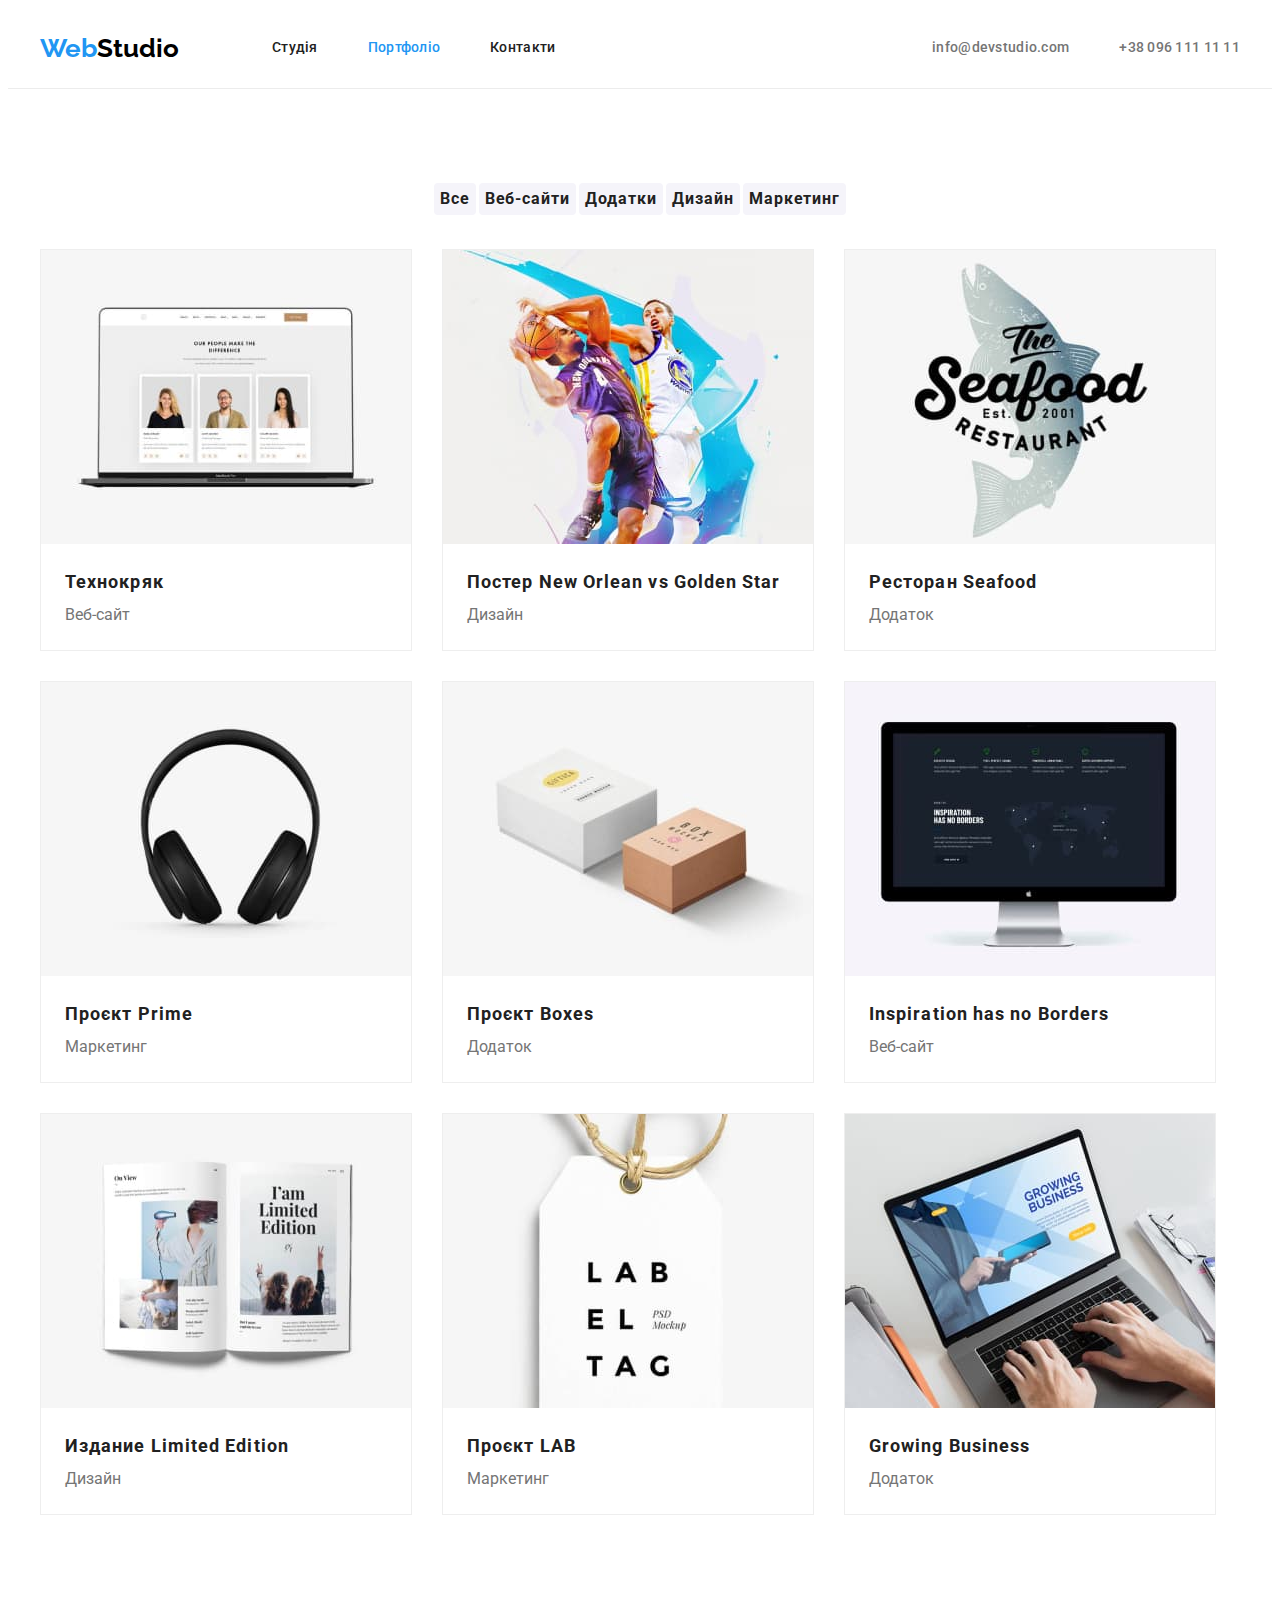
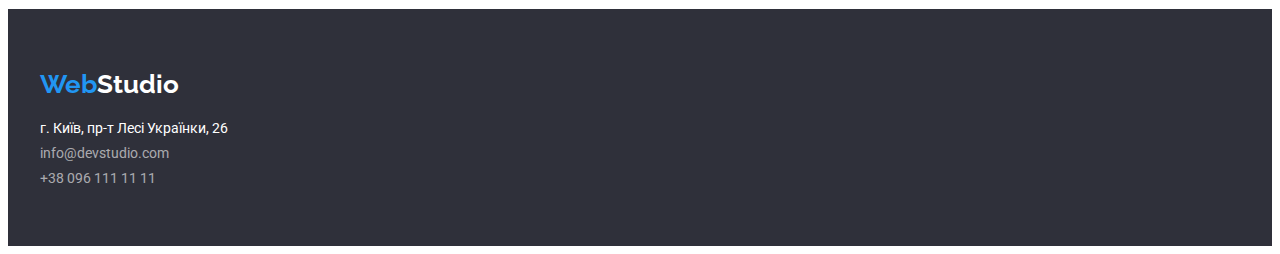
==== portfolio.html @ e21eef58 "Initial commit" ====
<!DOCTYPE html>
<html lang="ru">
  <head>
    <meta charset="UTF-8" />
    <meta http-equiv="X-UA-Compatible" content="IE=edge" />
    <meta name="viewport" content="width=device-width, initial-scale=1.0" />
    <title>WebStudio</title>
    <link rel="preconnect" href="https://fonts.googleapis.com" />
    <link rel="preconnect" href="https://fonts.gstatic.com" crossorigin />
    <link
      href="https://fonts.googleapis.com/css2?family=Raleway:wght@700&family=Roboto:wght@400;500;700;900&display=swap"
      rel="stylesheet"
    />
    <link
      rel="stylesheet"
      href="https://cdnjs.cloudflare.com/ajax/libs/modern-normalize/1.1.0/modern-normalize.min.css"
      integrity="sha512-wpPYUAdjBVSE4KJnH1VR1HeZfpl1ub8YT/NKx4PuQ5NmX2tKuGu6U/JRp5y+Y8XG2tV+wKQpNHVUX03MfMFn9Q=="
      crossorigin="anonymous"
      referrerpolicy="no-referrer"
    />
    <link rel="stylesheet" href="./css/styles.css" />
  </head>
  <body>
    <!-- Page header -->
    <header class="header">
      <div class="header-container">
        <a class="link logo" href="./index.html" lang="en">Web<span class="header-logo-text">Studio</span></a>
        <!-- Main navigation -->
        <nav> <!-- нав-панель -->
          <ul class="nostyle header-nav-list">
            <li class="header-nav-item"><a class="link header-contact-item-text" href="./index.html">Студія</a></li>
            <li class="header-nav-item"><a class="link header-contact-item-text accent" href="./portfolio.html">Портфоліо</a></li>
            <li class="header-nav-item"><a class="link header-contact-item-text" href="">Контакти</a></li>
          </ul>
        </nav>
        <ul class="header-contacts nostyle"> <!-- Посилання на контакти -->
          <li class="header-contact-item">
            <a class="link header-contact-item-text" href="mailto:info@devstudio.com" lang="en">info@devstudio.com</a>
          </li>
          <li class="header-contact-item">
            <a class="link header-contact-item-text" href="tel:+380961111111">+38 096 111 11 11</a>
          </li>
        </ul>
      </div>
    </header>
    <main>
      <section class="section">
        <div class="container">
          <h1 class="visually-hidden">Портфоліо</h1>
          <div class="filter">
            <button type="button" class="button filter-buttons">Все</button>
            <button type="button" class="button filter-buttons">Веб-сайти</button>
            <button type="button" class="button filter-buttons">Додатки</button>
            <button type="button" class="button filter-buttons">Дизайн</button>
            <button type="button" class="button filter-buttons">Маркетинг</button>
          </div>
          <ul class="gallery nostyle flex-box">
            <li class="gallery-item">
              <img class="pict" src="./images/gallery/img1.jpg" alt="Опис" width="370" height="294" />
              <div class="gallery-item-text">
                <h2 class="gallery-item-header">Технокряк</h2>
                <p class="gallery-item-description">Веб-сайт</p>
              </div>
            </li>
            <li class="gallery-item">
              <img class="pict" src="./images/gallery/img2.jpg" alt="Опис" width="370" height="294" />
              <div class="gallery-item-text">
                <h2 class="gallery-item-header">
                  Постер <span lang="en">New Orlean vs Golden Star</span>
                </h2>
                <p class="gallery-item-description">Дизайн</p>
              </div>
            </li>
            <li class="gallery-item">
              <img class="pict" src="./images/gallery/img3.jpg" alt="Опис" width="370" height="294" />
              <div class="gallery-item-text">
                <h2 class="gallery-item-header">Ресторан <span lang="en">Seafood</span></h2>
                <p class="gallery-item-description">Додаток</p>
              </div>
            </li>          
            <li class="gallery-item">
              <img class="pict" src="./images/gallery/img4.jpg" alt="Опис" width="370" height="294" />
              <div class="gallery-item-text">
                <h2 class="gallery-item-header">Проєкт <span lang="en">Prime</span></h2>
                <p class="gallery-item-description">Маркетинг</p>
              </div>
            </li>
            <li class="gallery-item">
              <img class="pict" src="./images/gallery/img5.jpg" alt="Опис" width="370" height="294" />
              <div class="gallery-item-text">
                <h2 class="gallery-item-header">Проєкт <span lang="en">Boxes</span></h2>
                <p class="gallery-item-description">Додаток</p>
              </div>
            </li>
            <li class="gallery-item">
              <img class="pict" src="./images/gallery/img6.jpg" alt="Опис" width="370" height="294" />
              <div class="gallery-item-text">
                <h2 class="gallery-item-header" lang="en">Inspiration has no Borders</h2>
                <p class="gallery-item-description">Веб-сайт</p>
              </div>
            </li>
            <li class="gallery-item">
              <img class="pict" src="./images/gallery/img7.jpg" alt="Опис" width="370" height="294" />
              <div class="gallery-item-text">
                <h2 class="gallery-item-header">Издание <span lang="en">Limited Edition</span></h2>
                <p class="gallery-item-description">Дизайн</p>
              </div>
            </li>
            <li class="gallery-item">
              <img class="pict" src="./images/gallery/img8.jpg" alt="Опис" width="370" height="294" />
              <div class="gallery-item-text">
                <h2 class="gallery-item-header">Проєкт <span lang="en">LAB</span></h2>
                <p class="gallery-item-description">Маркетинг</p>
              </div>
            </li>
            <li class="gallery-item">
              <img class="pict" src="./images/gallery/img9.jpg" alt="Опис" width="370" height="294" />
              <div class="gallery-item-text">
                <h2 class="gallery-item-header" lang="en">Growing Business</h2>
                <p class="gallery-item-description">Додаток</p>
              </div>
            </li>
          </ul>
        </div>
      </section>
    </main>
    <footer class="footer">
      <div class="container">
        <a class="link logo" href="./index.html" lang="en">Web<span class="footer-logo-text">Studio</span></a>
        <address class="nostyle">
          <ul class="footer-contacts nostyle">
            <li class="footer-text">г. Київ, пр-т Лесі Українки, 26</li>
            <li class="footer-contact"><a class="link" lang="en" href="mailto:info@devstudio.com">info@devstudio.com</a></li>
            <li class="footer-contact"><a class="link" href="tel:+380961111111">+38 096 111 11 11</a></li>
          </ul>
        </address>
      </div>
    </footer>
  </body>
</html>
---- css/styles.css ----
:root {
  /* Text section */
  --FirstFont: 'Roboto', sans-serif;
  --SecondFont: 'Raleway', sans-serif;
  --MainFontSize: 14px;

  /* Color section */
  --MainColor: #212121;
  --FirstMainColor: #ffffff;
  --ButtonMainColor: #ffffff;
  --DescriptionColor: #757575;
  --AccentColor: #2196f3;
  --header-logo-TextColor: #000000;
  --HeaderBorderColor: #ececec;
  --BorderElement: #eeeeee;
  --MainBackgroundColor: #2f303a;
  --SecondBackgroundColor: #ffffff;
  --ContactColor: #757575;
  --TeamBackgroundColor: #f5f4fa;
  --footer-logo-TextColor: #ffffff;
  --button-BackgroundColor: #2196f3;
  --button-BackgroundColor-hover: #2f303a;
  --filter-button-BackgroundColor: #f5f4fa;
  --GalleryItemColor: #212121;
}
body {
  font-family: var(--FirstFont);
  font-size: var(--MainFontSize); /*variable*/
  color: var(--MainColor);
  background-color: var(--SecondBackgroundColor);
}
/*#region Global */
h1,
h2,
h3,
h4,
h5,
h6,
li,
p {
  margin: 0;
}
.visually-hidden {
  position: absolute;
  white-space: nowrap;
  width: 1px;
  height: 1px;
  overflow: hidden;
  border: 0;
  padding: 0;
  clip: rect(0 0 0 0);
  clip-path: inset(50%);
  margin: -1px;
}
.nostyle {
  margin: 0;
  padding: 0;
  list-style: none;
  font-style: normal;
}
.link {
  color: inherit;
  text-decoration: none;
}
.link:hover,
.link:focus {
  color: var(--AccentColor);
}
.button {
  border: 0;
  border-radius: 4px;
  color: currentColor;
  font-family: var(--FirstFont);
  font-style: normal;
  font-weight: 700;
  font-size: 16px;
  line-height: 1.88;
  text-align: center;
  letter-spacing: 0.06em;
  cursor: pointer;
}
.button-selected {
  background-color: var(--button-BackgroundColor);
  color: var(--ButtonMainColor);
}
.button:hover,
.button:focus {
  color: var(--FirstMainColor);
  background-color: var(--button-BackgroundColor);
}
.button:active {
  color: var(--ButtonMainColor);
  background-color: var(--button-BackgroundColor);
}
.pict {
  display: block;
  max-width: 100%;
  height: auto;
}
.logo {
  display: block;
  font-family: var(--SecondFont);
  font-weight: 700;
  font-size: 26px;
  line-height: 1.19;
  color: var(--AccentColor);
}
.accent {
  color: var(--AccentColor);
}
.section {
  margin: 0;
  padding-top: 94px;
  padding-bottom: 94px;
  }
.container {
  width: 1200px;
  margin-left: auto;
  margin-right: auto;
  padding-left: 15px;
  padding-right: 15px;
}
.flex-box {
  display: flex;
  flex-wrap: wrap;
  align-items: stretch;
}
/*#endregion*/

/*#region Header section*/
.header {
  border-bottom: 1px solid var(--HeaderBorderColor);
}
.header-container {
  width: 1200px;
  margin-left: auto;
  margin-right: auto;
  padding-left: 15px;
  padding-right: 15px;
  display: flex;
  align-items: center;
}
.header-nav-item-text,
.header-contact-item-text {
  padding-top: 32px;
  padding-bottom: 32px;
  display: block;
  font-weight: 500;
  line-height: 1.14;
  letter-spacing: 0.02em;
}
.header-logo-text {
  color: var(--header-logo-TextColor);
}
.header-nav-list {
  margin-left: 93px;
  color: var(--MainColor);
  display: flex;
}
.header-nav-item {
  margin-right: 50px;
}
.header-nav-item:last-child {
  margin-right: 0;
}
.header-contacts {
  margin-left: auto;
  display: flex;
  color: var(--ContactColor);
}
.header-contact-item {
  margin-right: 50px;
}
.header-contact-item:last-child {
  margin-right: 0;
}
/*#endregion*/

/*#region hero section */
.hero {
  padding-top: 200px;
  padding-bottom: 200px;
  text-align: center;
  color: var(--FirstMainColor);
  background-color: var(--MainBackgroundColor);
}
.hero__main-text {
  width: 696px;
  margin-left: auto;
  margin-right: auto;
  margin-bottom: 30px;
  font-size: 44px;
  font-weight: 900;
  line-height: 1.36;
  letter-spacing: 0.06em;
  text-transform: uppercase;
}
.hero-button {
  width: 200px;
  height: 50px;
  color: var(--FirstMainColor);
  background-color: var(--button-BackgroundColor);
}
/*#endregion*/

/*#region features */
.features-list-item {
  width: 270px;
  margin-right: 30px;
}
.features-list-item:last-child {
  margin-right: 0;
}
.features-list-item-header {
  margin-bottom: 10px;
  font-size: 14px;
  font-weight: 700;
  line-height: 1.14;
  letter-spacing: 0.03em;
  text-transform: uppercase;
  color: var(--MainColor);
}
.features-list-item-description {
  font-weight: 400;
  line-height: 1.71;
  letter-spacing: 0.03em;
  color: var(--DescriptionColor);
}
/*#endregion*/

/*#region about */
.section.about {
  padding-top: 0px;
}
.about-header {
  margin-bottom: 50px;
  font-weight: 700;
  font-size: 36px;
  line-height: 1.17;
  text-align: center;
}
.about-list {
  /*margin-right: 30px;*/
}
.about-item {
  margin-right: 30px;
}
.about-item:last-child {
  margin-right: 0;
}
/*#endregion*/

/*#region team */
.team {
  padding-top: 94px;
  padding-bottom: 94px;
  background-color: var(--TeamBackgroundColor);
}
.team-header {
  margin-bottom: 50px;
  padding: 0;
  font-family: 'Roboto';
  font-weight: 700;
  font-size: 36px;
  line-height: 1.17;
  text-align: center;
}
.team-list {
  display: flex;
}
.team-list-item-text {
  padding: 30px;
}
.team-list-item {
  margin-right: 30px;
  background-color: var(--SecondBackgroundColor);
  padding: 0;
  box-shadow: 0px 1px 3px rgba(0, 0, 0, 0.12), 0px 1px 1px rgba(0, 0, 0, 0.14),
  0px 2px 1px rgba(0, 0, 0, 0.2);
  border-radius: 0px 0px 4px 4px;
}
.team-list-item-header {
  /*margin-top: 30px;*/
  margin-bottom: 10px;
  padding: 0;
  font-weight: 500;
  font-size: 16px;
  line-height: 1.19; /* identical to box height */
  text-align: center;
}
.team-list-item-descriptor {
  /*margin-bottom: 30px;*/
  padding: 0;
  font-weight: 400;
  font-size: 16px;
  line-height: 1.19; /* identical to box height */
  text-align: center;
  color: var(--DescriptionColor);
}
/*#endregion*/

/*#region footer */
.footer {
  padding: 60px 0px;
  color: var(--FirstMainColor);
  background-color: var(--MainBackgroundColor);
}
.footer-logo-text {
  color: var(--footer-logo-TextColor);
}
.footer-text {
  color: var(--FirstMainColor);
}
.footer-contacts {
  margin-top: 20px;
}
.footer-contact {
  margin-top: 9px;
  color: rgba(255, 255, 255, 0.6);
}
/*#endregion*/

/*#region Portfolio */

/*#region gallery */
.filter {
  padding-bottom: 34px;
  text-align: center;
}
.filter-buttons {
  background-color: var(--filter-button-BackgroundColor);
}
.gallery {
}
.gallery-item {
  width: 370px;
  text-align: left;
  margin-top: 30px;
  margin-right: 30px;
  border: 1px solid var(--BorderElement);
  background-color: var(--SecondBackgroundColor);
}
.gallery-item:nth-child(3n) {
  margin-right: 0;
}
.gallery-item:nth-child(-n+3) {
  margin-top: 0;
}
.gallery-item-header {
  font-size: 18px;
  line-height: 2; /* identical to box height, or 200% */
  letter-spacing: 0.06em;
  color: var(--GalleryItemColor);
}
.gallery-item-text {
  padding: 20px 24px;
}
.gallery-item-description {
  font-size: 16px;
  line-height: 1.88; /* identical to box height, or 188% */
  color: var(--DescriptionColor);
}
/*#endregion*/
/*#endregion*/
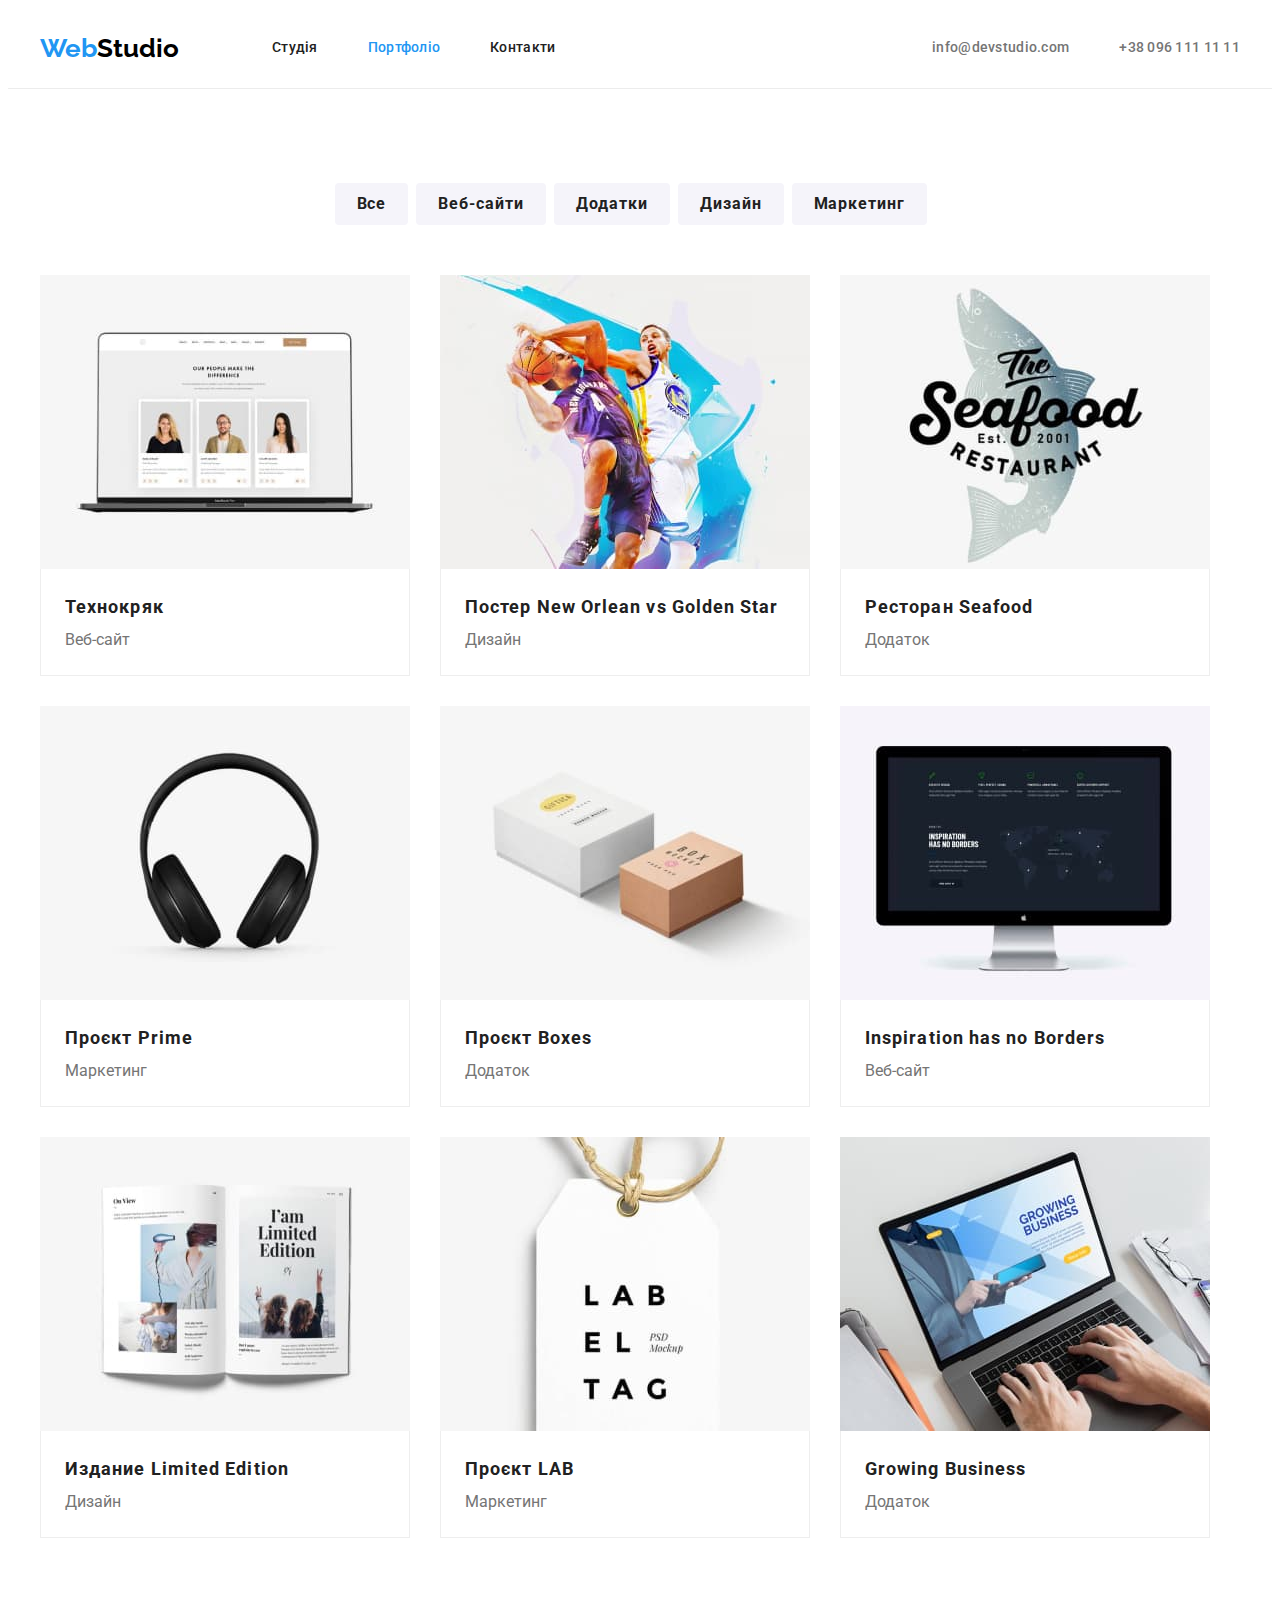
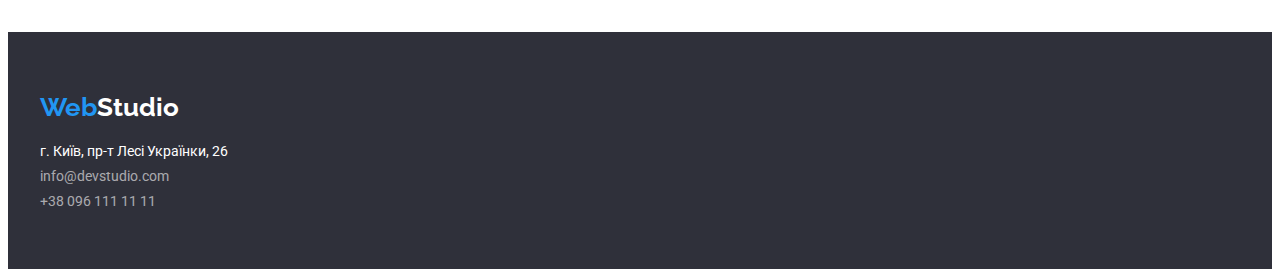
==== commit 66dc28fe: "Проміжна версія" ====
--- a/portfolio.html
+++ b/portfolio.html
@@ -47,13 +47,13 @@
       <section class="section">
         <div class="container">
           <h1 class="visually-hidden">Портфоліо</h1>
-          <div class="filter">
-            <button type="button" class="button filter-buttons">Все</button>
-            <button type="button" class="button filter-buttons">Веб-сайти</button>
-            <button type="button" class="button filter-buttons">Додатки</button>
-            <button type="button" class="button filter-buttons">Дизайн</button>
-            <button type="button" class="button filter-buttons">Маркетинг</button>
-          </div>
+          <ul class="nostyle filter">
+            <li class="filter-item"><button type="button" class="button filter-button">Все</button></li>
+            <li class="filter-item"><button type="button" class="button filter-button">Веб-сайти</button></li>
+            <li class="filter-item"><button type="button" class="button filter-button">Додатки</button></li>
+            <li class="filter-item"><button type="button" class="button filter-button">Дизайн</button></li>
+            <li class="filter-item"><button type="button" class="button filter-button">Маркетинг</button></li>
+          </ul>
           <ul class="gallery nostyle flex-box">
             <li class="gallery-item">
               <img class="pict" src="./images/gallery/img1.jpg" alt="Опис" width="370" height="294" />
--- a/css/styles.css
+++ b/css/styles.css
@@ -21,6 +21,7 @@
   --button-BackgroundColor: #2196f3;
   --button-BackgroundColor-hover: #2f303a;
   --filter-button-BackgroundColor: #f5f4fa;
+  --team-IconColor: #afb1b8;
   --GalleryItemColor: #212121;
 }
 body {
@@ -96,6 +97,16 @@
   display: block;
   max-width: 100%;
   height: auto;
+}
+.icons {
+  width: 20px;
+  height: 20px;
+  fill: var(--team-IconColor);
+  /*border-radius: 22px;*/
+}
+.icons:hover {
+  fill:var(--AccentColor);
+  /*color: aqua;*/
 }
 .logo {
   display: block;
@@ -127,7 +138,8 @@
 }
 /*#endregion*/
 
-/*#region Header section*/
+/*#region index*/
+/*#region header section*/
 .header {
   border-bottom: 1px solid var(--HeaderBorderColor);
 }
@@ -183,6 +195,10 @@
   text-align: center;
   color: var(--FirstMainColor);
   background-color: var(--MainBackgroundColor);
+  background-image: linear-gradient(to right,rgba(47, 48, 58, 0.4),rgba(47, 48, 58, 0.4)), url("../images/hero/img.jpg");
+  background-repeat: no-repeat;
+  background-position: center;
+  background-size: cover;
 }
 .hero__main-text {
   width: 696px;
@@ -211,6 +227,31 @@
 .features-list-item:last-child {
   margin-right: 0;
 }
+.features-list-item::before {
+  content: "";
+  height: 120px;
+  margin-bottom: 30px;
+  display: block;
+  background-color: var(--future-BackgroundColor-beforeElenent);
+  background-position: center;
+  background-size: 70px 70px;
+  background-repeat: no-repeat;
+}
+.features-list-item:hover:before {
+  background-color: var(--AccentColor);
+}
+.features-list-item:nth-child(1):before {
+  background-image: url("../images/features/antenna.svg");
+}
+.features-list-item:nth-child(2):before {
+  background-image: url("../images/features/clock.svg");
+}
+.features-list-item:nth-child(3):before {
+  background-image: url("../images/features/diagram.svg");
+}
+.features-list-item:nth-child(4):before {
+  background-image: url("../images/features/astronaut.svg");
+}
 .features-list-item-header {
   margin-bottom: 10px;
   font-size: 14px;
@@ -289,7 +330,6 @@
   text-align: center;
 }
 .team-list-item-descriptor {
-  /*margin-bottom: 30px;*/
   padding: 0;
   font-weight: 400;
   font-size: 16px;
@@ -297,6 +337,11 @@
   text-align: center;
   color: var(--DescriptionColor);
 }
+.team-list-item-iconlist {
+  list-style: none;
+  display: flex;
+}
+
 /*#endregion*/
 
 /*#region footer */
@@ -319,16 +364,27 @@
   color: rgba(255, 255, 255, 0.6);
 }
 /*#endregion*/
-
+/*#endregion index*/
 /*#region Portfolio */
 
 /*#region gallery */
 .filter {
-  padding-bottom: 34px;
-  text-align: center;
-}
-.filter-buttons {
+  display: flex;
+  width: 611px;
+  margin-left: auto;
+  margin-right: auto;
+  margin-bottom: 50px;
+  text-align: center;
+}
+.filter-button {
+  padding: 6px 22px;
   background-color: var(--filter-button-BackgroundColor);
+}
+.filter-item {
+  margin-right: 8px;
+}
+.filter-item:last-child {
+  margin-right: 0;
 }
 .gallery {
 }
@@ -337,7 +393,6 @@
   text-align: left;
   margin-top: 30px;
   margin-right: 30px;
-  border: 1px solid var(--BorderElement);
   background-color: var(--SecondBackgroundColor);
 }
 .gallery-item:nth-child(3n) {
@@ -353,6 +408,9 @@
   color: var(--GalleryItemColor);
 }
 .gallery-item-text {
+  border-left: 1px solid var(--BorderElement);
+  border-right: 1px solid var(--BorderElement);
+  border-bottom: 1px solid var(--BorderElement);
   padding: 20px 24px;
 }
 .gallery-item-description {
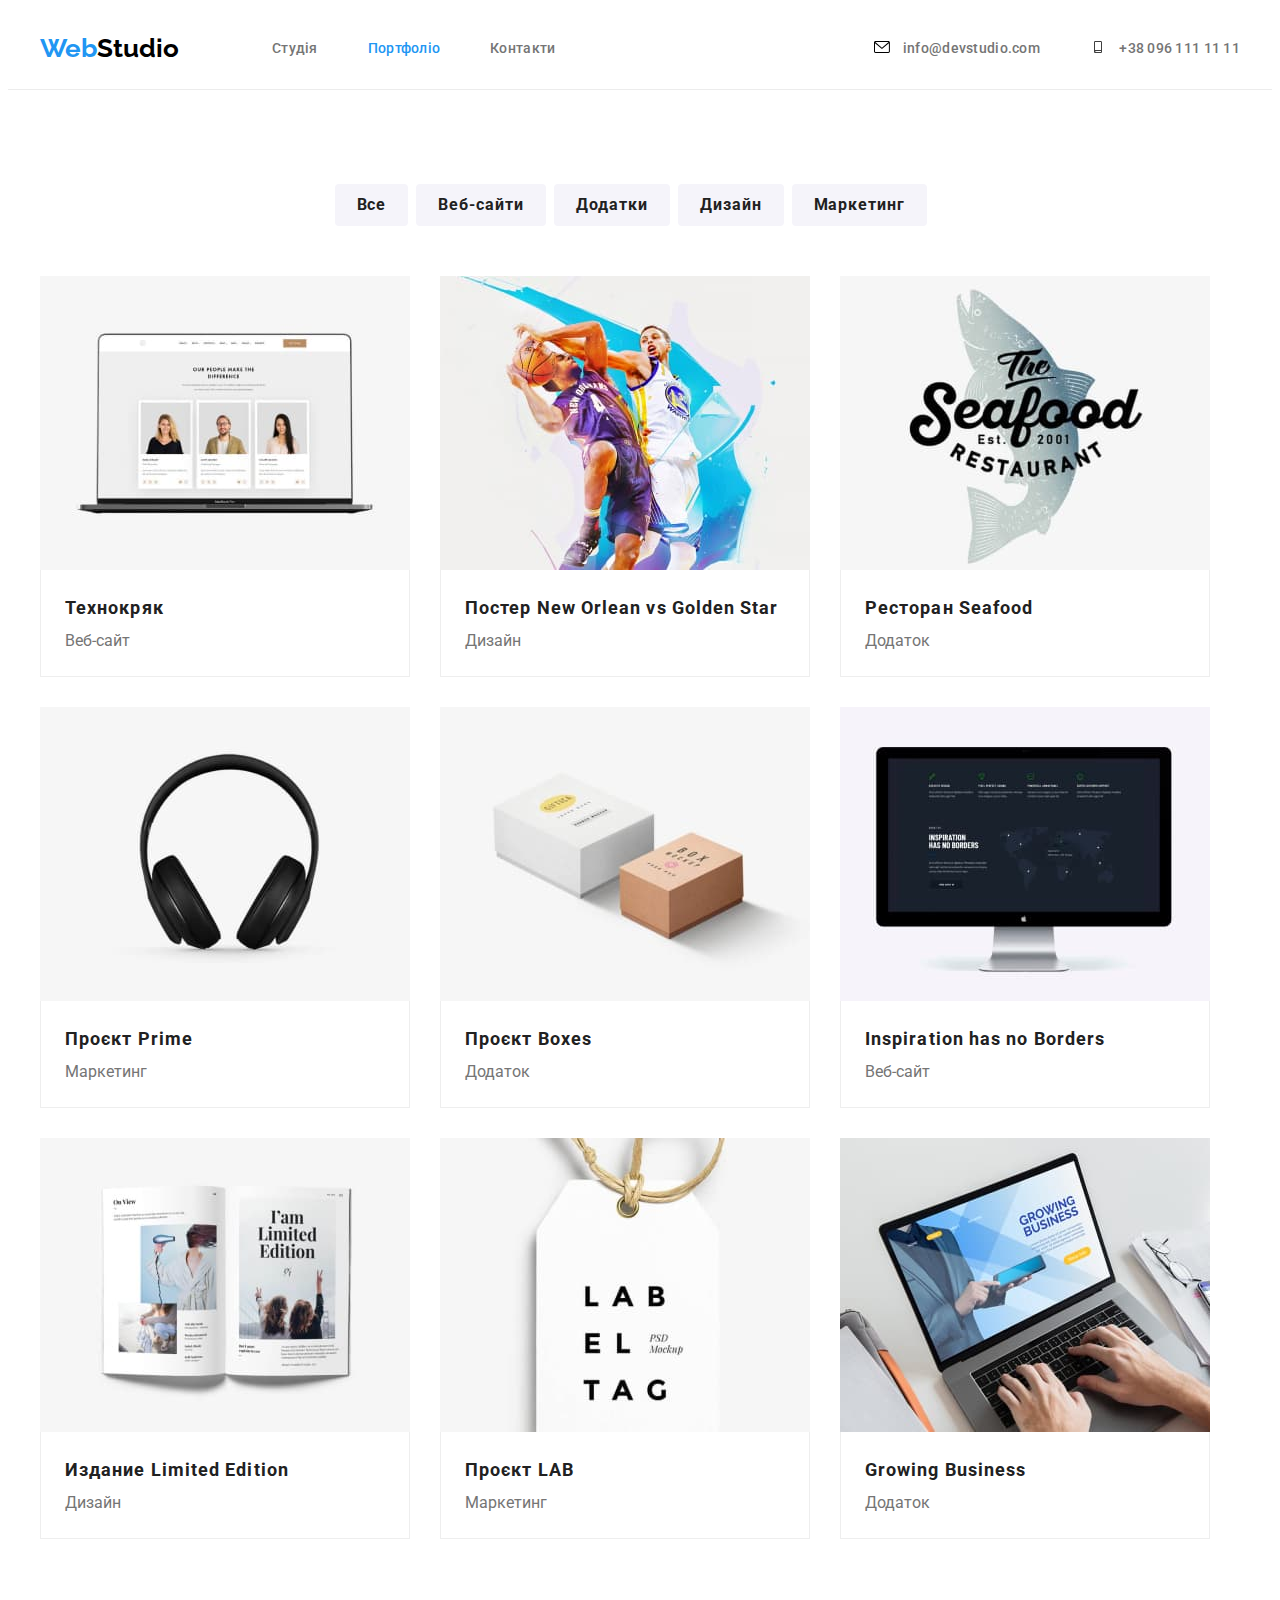
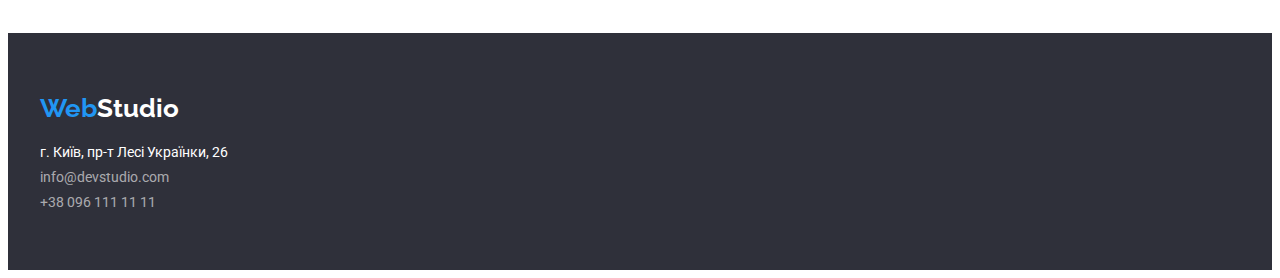
==== commit 7d8a6f96: "Перезалив" ====
--- a/portfolio.html
+++ b/portfolio.html
@@ -35,10 +35,19 @@
         </nav>
         <ul class="header-contacts nostyle"> <!-- Посилання на контакти -->
           <li class="header-contact-item">
-            <a class="link header-contact-item-text" href="mailto:info@devstudio.com" lang="en">info@devstudio.com</a>
+            <a class="link header-contact-item-text" href="mailto:info@devstudio.com" lang="en">
+              <svg class="header-contacts-icon">
+                <use href="../images/icons/header-icons-sprite.svg#icon-envelope"></use>
+              </svg>
+              info@devstudio.com
+            </a>
           </li>
           <li class="header-contact-item">
-            <a class="link header-contact-item-text" href="tel:+380961111111">+38 096 111 11 11</a>
+            <a class="link header-contact-item-text" href="tel:+380961111111">
+              <svg class="header-contacts-icon">
+                <use href="../images/icons/header-icons-sprite.svg#icon-smartphone"></use>
+              </svg>
+              +38 096 111 11 11</a>
           </li>
         </ul>
       </div>
--- a/css/styles.css
+++ b/css/styles.css
@@ -23,6 +23,8 @@
   --filter-button-BackgroundColor: #f5f4fa;
   --team-IconColor: #afb1b8;
   --GalleryItemColor: #212121;
+  --future-BackgroundColor-beforeElenent: #f5f4fa;
+  --clients-logoColor: #afb1b8;
 }
 body {
   font-family: var(--FirstFont);
@@ -67,6 +69,20 @@
 .link:focus {
   color: var(--AccentColor);
 }
+.social-link {
+  width: 44px;
+  height: 44px;
+  border-radius: 50%;
+  display: flex;
+  justify-content: center;
+  align-items: center;
+}
+.social-link:hover .icons {
+  fill: var(--FirstMainColor);
+}
+.social-link:hover {
+  background-color: var(--AccentColor);
+}
 .button {
   border: 0;
   border-radius: 4px;
@@ -102,11 +118,12 @@
   width: 20px;
   height: 20px;
   fill: var(--team-IconColor);
-  /*border-radius: 22px;*/
 }
 .icons:hover {
   fill:var(--AccentColor);
-  /*color: aqua;*/
+}
+.iconlist-item {
+  text-align: center;
 }
 .logo {
   display: block;
@@ -139,24 +156,35 @@
 /*#endregion*/
 
 /*#region index*/
+
 /*#region header section*/
 .header {
   border-bottom: 1px solid var(--HeaderBorderColor);
 }
 .header-container {
+  display: flex;
   width: 1200px;
   margin-left: auto;
   margin-right: auto;
   padding-left: 15px;
   padding-right: 15px;
-  display: flex;
   align-items: center;
+}
+.header-contacts-icon {
+  width: 16px;
+  height: 12px;
+  margin-right: 10px;
+}
+.header-nav-list, .header-contacts {
+  display: flex;
+  padding-top: 32px;
+  padding-bottom: 32px;
+  color: var(--ContactColor);
 }
 .header-nav-item-text,
 .header-contact-item-text {
   padding-top: 32px;
   padding-bottom: 32px;
-  display: block;
   font-weight: 500;
   line-height: 1.14;
   letter-spacing: 0.02em;
@@ -166,8 +194,6 @@
 }
 .header-nav-list {
   margin-left: 93px;
-  color: var(--MainColor);
-  display: flex;
 }
 .header-nav-item {
   margin-right: 50px;
@@ -177,14 +203,15 @@
 }
 .header-contacts {
   margin-left: auto;
-  display: flex;
-  color: var(--ContactColor);
 }
 .header-contact-item {
   margin-right: 50px;
 }
 .header-contact-item:last-child {
   margin-right: 0;
+}
+.header-contact-item-text:hover .header-contacts-icon {
+  fill: var(--AccentColor);
 }
 /*#endregion*/
 
@@ -320,6 +347,9 @@
   0px 2px 1px rgba(0, 0, 0, 0.2);
   border-radius: 0px 0px 4px 4px;
 }
+.team-list-item:last-child {
+  margin-right: 0;
+}
 .team-list-item-header {
   /*margin-top: 30px;*/
   margin-bottom: 10px;
@@ -338,11 +368,56 @@
   color: var(--DescriptionColor);
 }
 .team-list-item-iconlist {
-  list-style: none;
-  display: flex;
-}
-
-/*#endregion*/
+  display: flex;
+  margin-top: 16px;
+  justify-items: center;
+  align-items: center;
+}
+.team-list-item-iconlist-item {
+  margin-right: 10px;
+}
+.team-list-item-iconlist-item:last-child {
+  margin-right: 0;
+}
+/*#endregion*/
+
+/*#region clients*/
+.clients-header {
+  font-weight: 700;
+  font-size: 36px;
+  line-height: 42px;
+  text-align: center;
+  letter-spacing: 0.03em;
+  margin-bottom: 50px;
+}
+.clients-logo {
+  width: 106px;
+  height: 60px;
+  fill: var(--clients-logoColor);
+}
+.clients-logo-list {
+  display: flex;
+}
+.clients-logo-item {
+  display: flex;
+  justify-content: center;
+  align-items: center;
+  width: 170px;
+  height: 92px;
+  border: 1px solid var(--clients-logoColor);
+  border-radius: 4px;
+  margin-right: 30px;
+}
+.clients-logo-item:last-child {
+  margin-right: 0;
+}
+.clients-logo-item:hover {
+  border: 1px solid var(--AccentColor);
+}
+.clients-logo-item:hover .clients-logo {
+  fill: var(--AccentColor);
+}
+/*#endregion clients*/
 
 /*#region footer */
 .footer {
@@ -365,6 +440,8 @@
 }
 /*#endregion*/
 /*#endregion index*/
+
+/*------------------------------------------------*/
 /*#region Portfolio */
 
 /*#region gallery */
@@ -418,5 +495,5 @@
   line-height: 1.88; /* identical to box height, or 188% */
   color: var(--DescriptionColor);
 }
-/*#endregion*/
-/*#endregion*/+/*#endregion gallery*/
+/*#endregion Portfolio*/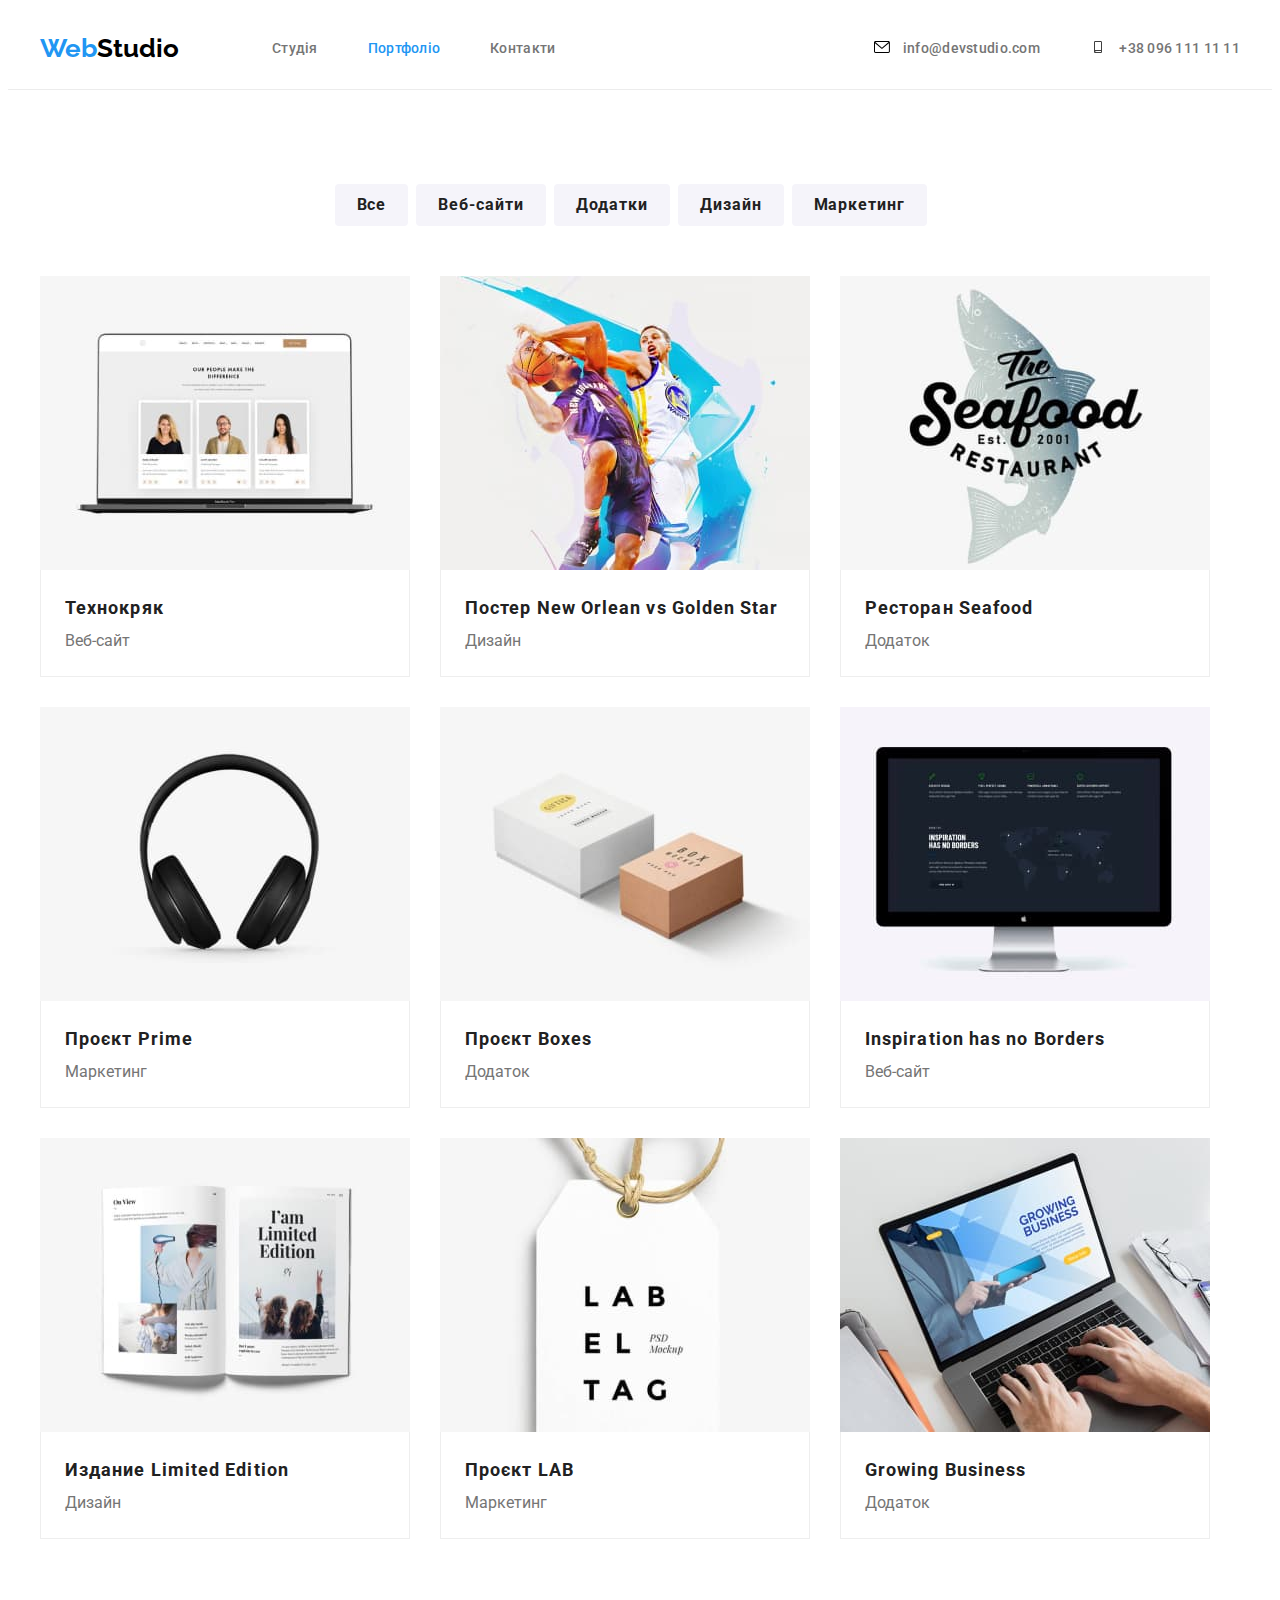
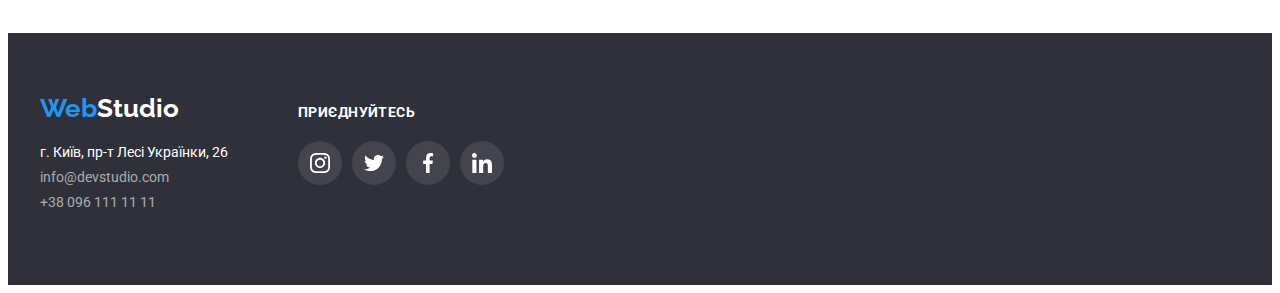
==== commit 515f6c91: "Фінальна версія" ====
--- a/portfolio.html
+++ b/portfolio.html
@@ -135,14 +135,49 @@
     </main>
     <footer class="footer">
       <div class="container">
-        <a class="link logo" href="./index.html" lang="en">Web<span class="footer-logo-text">Studio</span></a>
-        <address class="nostyle">
-          <ul class="footer-contacts nostyle">
-            <li class="footer-text">г. Київ, пр-т Лесі Українки, 26</li>
-            <li class="footer-contact"><a class="link" lang="en" href="mailto:info@devstudio.com">info@devstudio.com</a></li>
-            <li class="footer-contact"><a class="link" href="tel:+380961111111">+38 096 111 11 11</a></li>
+        <div class="footer-address">
+          <a class="link logo" href="./index.html" lang="en">Web<span class="footer-logo-text">Studio</span></a>
+          <address class="nostyle">
+            <ul class="footer-contacts-list nostyle">
+              <li class="footer-text">г. Київ, пр-т Лесі Українки, 26</li>
+              <li class="footer-contact"><a class="link" lang="en" href="mailto:info@devstudio.com">info@devstudio.com</a></li>
+              <li class="footer-contact"><a class="link" href="tel:+380961111111">+38 096 111 11 11</a></li>
+            </ul>
+          </address>
+        </div>
+        <div class="footer-sociallink-block">
+          <h2 class="footer-sociallink-block-header">Приєднуйтесь</h2>
+          <ul class="footer-sociallink-list nostyle">
+            <li class="footer-iconplace">
+              <a class="link footer-sociallink" href="" target="_blank" rel="noreferrer noopener">
+            <svg class="icons footer-icons">
+              <use href="./images/icons/footer-icons-sprite.svg#icon-insta"></use>
+            </svg>
+          </a>
+            </li>
+            <li class="footer-iconplace">
+              <a class="link footer-sociallink" href="" target="_blank" rel="noreferrer noopener">
+            <svg class="icons footer-icons">
+              <use href="./images/icons/footer-icons-sprite.svg#icon-twit"></use>
+            </svg>
+          </a>
+            </li>
+            <li class="footer-iconplace">
+              <a class="link footer-sociallink" href="" target="_blank" rel="noreferrer noopener">
+            <svg class="icons footer-icons">
+              <use href="./images/icons/footer-icons-sprite.svg#icon-fb"></use>
+            </svg>
+          </a>
+            </li>
+            <li class="footer-iconplace">
+              <a class="link footer-sociallink" href="" target="_blank" rel="noreferrer noopener">
+            <svg class="icons footer-icons">
+              <use href="./images/icons/footer-icons-sprite.svg#icon-linkedin"></use>
+            </svg>
+          </a>
+            </li>
           </ul>
-        </address>
+        </div>
       </div>
     </footer>
   </body>
--- a/css/styles.css
+++ b/css/styles.css
@@ -420,23 +420,66 @@
 /*#endregion clients*/
 
 /*#region footer */
+.footer .container {
+  display: flex;
+}
 .footer {
-  padding: 60px 0px;
+  /*padding: 60px 0px;*/
   color: var(--FirstMainColor);
   background-color: var(--MainBackgroundColor);
 }
+.footer-address {
+  margin: 60px 0px;
+  margin-right: 70px;
+}
 .footer-logo-text {
   color: var(--footer-logo-TextColor);
 }
 .footer-text {
   color: var(--FirstMainColor);
 }
-.footer-contacts {
+.footer-contacts-list {
   margin-top: 20px;
 }
 .footer-contact {
   margin-top: 9px;
   color: rgba(255, 255, 255, 0.6);
+}
+.footer-sociallink-block {
+  margin-top: 72px;
+  margin-bottom: 100px;
+}
+.footer-sociallink-block-header {
+  margin-bottom: 20px;
+  font-weight: 700;
+  font-size: 14px;
+  line-height: 1.14;
+  letter-spacing: 0.03em;
+  text-transform: uppercase;
+}
+.footer-sociallink-list {
+  display: flex;
+}
+.footer-iconplace {
+  margin-right: 10px;
+}
+.footer-sociallink {
+  display: flex;
+  justify-content: center;
+  align-items: center;
+  width: 44px;
+  height: 44px;
+  border-radius: 50%;
+  background-color: #43444d;
+}
+.footer-sociallink:hover {
+  background-color: var(--AccentColor);
+}
+.footer-sociallink:hover .footer-icons {
+  fill: var(--FirstMainColor);
+}
+.footer-icons {
+  fill:var(--FirstMainColor);
 }
 /*#endregion*/
 /*#endregion index*/
@@ -495,5 +538,9 @@
   line-height: 1.88; /* identical to box height, or 188% */
   color: var(--DescriptionColor);
 }
+
 /*#endregion gallery*/
-/*#endregion Portfolio*/+/*#endregion Portfolio*/
+
+/*#endregion*/
+/*#endregion*/
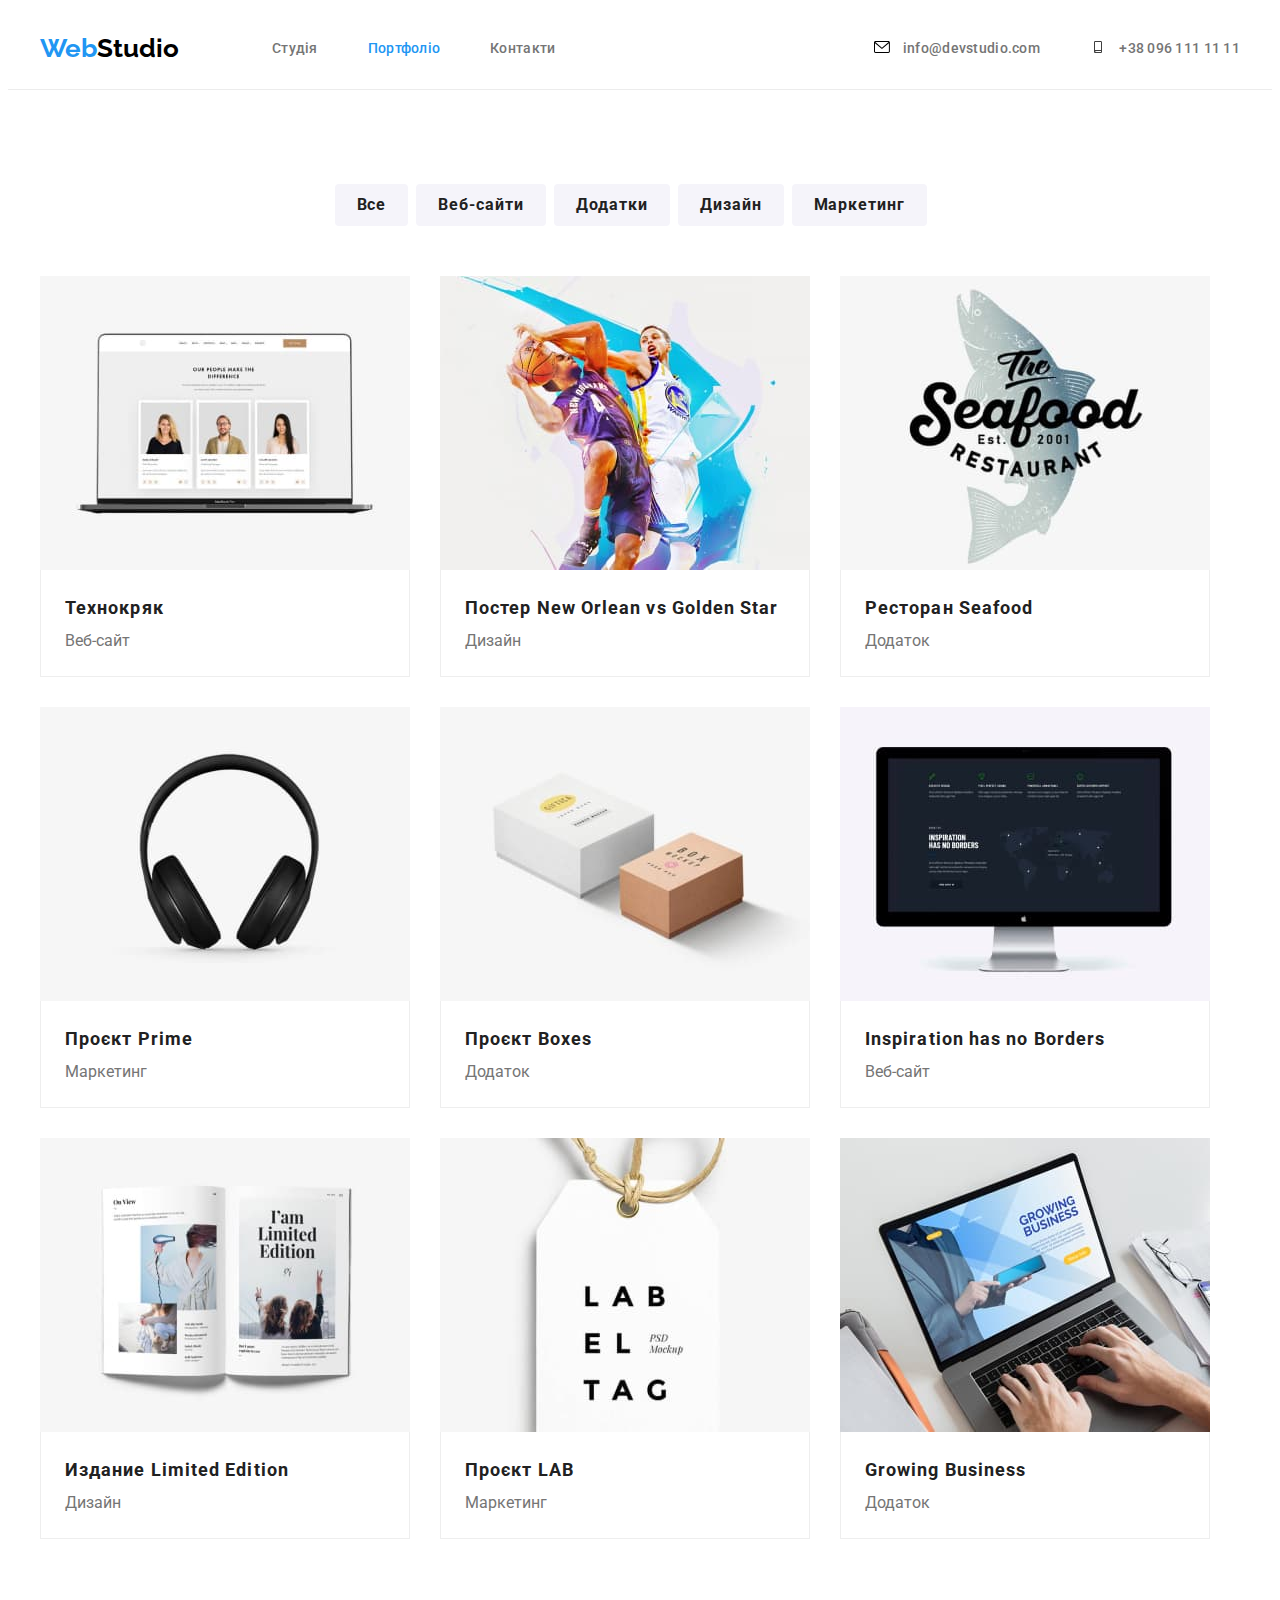
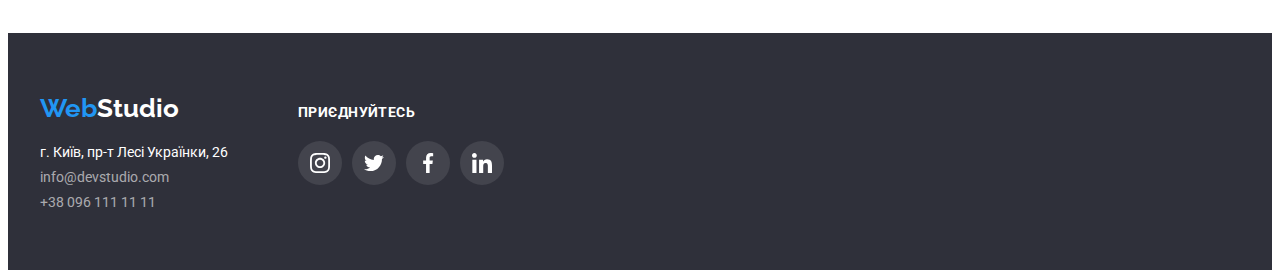
==== commit 0d0ff660: "Незавершена фінальна версія" ====
--- a/portfolio.html
+++ b/portfolio.html
@@ -37,7 +37,7 @@
           <li class="header-contact-item">
             <a class="link header-contact-item-text" href="mailto:info@devstudio.com" lang="en">
               <svg class="header-contacts-icon">
-                <use href="../images/icons/header-icons-sprite.svg#icon-envelope"></use>
+                <use href="./images/icons/header-icons-sprite.svg#icon-envelope"></use>
               </svg>
               info@devstudio.com
             </a>
@@ -45,7 +45,7 @@
           <li class="header-contact-item">
             <a class="link header-contact-item-text" href="tel:+380961111111">
               <svg class="header-contacts-icon">
-                <use href="../images/icons/header-icons-sprite.svg#icon-smartphone"></use>
+                <use href="./images/icons/header-icons-sprite.svg#icon-smartphone"></use>
               </svg>
               +38 096 111 11 11</a>
           </li>
@@ -64,14 +64,16 @@
             <li class="filter-item"><button type="button" class="button filter-button">Маркетинг</button></li>
           </ul>
           <ul class="gallery nostyle flex-box">
-            <li class="gallery-item">
-              <img class="pict" src="./images/gallery/img1.jpg" alt="Опис" width="370" height="294" />
-              <div class="gallery-item-text">
-                <h2 class="gallery-item-header">Технокряк</h2>
-                <p class="gallery-item-description">Веб-сайт</p>
-              </div>
+            <li class="gallery-item_place">
+              <a class="gallery-item link" href="" target="_blank" rel="norefferer noopener">
+                <img class="pict" src="./images/gallery/img1.jpg" alt="Опис" width="370" height="294" />
+                <div class="gallery-item-text">
+                  <h2 class="gallery-item-header">Технокряк</h2>
+                  <p class="gallery-item-description">Веб-сайт</p>
+                </div>
+              </a>
             </li>
-            <li class="gallery-item">
+            <li class="gallery-item_place">
               <img class="pict" src="./images/gallery/img2.jpg" alt="Опис" width="370" height="294" />
               <div class="gallery-item-text">
                 <h2 class="gallery-item-header">
@@ -80,49 +82,49 @@
                 <p class="gallery-item-description">Дизайн</p>
               </div>
             </li>
-            <li class="gallery-item">
+            <li class="gallery-item_place">
               <img class="pict" src="./images/gallery/img3.jpg" alt="Опис" width="370" height="294" />
               <div class="gallery-item-text">
                 <h2 class="gallery-item-header">Ресторан <span lang="en">Seafood</span></h2>
                 <p class="gallery-item-description">Додаток</p>
               </div>
             </li>          
-            <li class="gallery-item">
+            <li class="gallery-item_place">
               <img class="pict" src="./images/gallery/img4.jpg" alt="Опис" width="370" height="294" />
               <div class="gallery-item-text">
                 <h2 class="gallery-item-header">Проєкт <span lang="en">Prime</span></h2>
                 <p class="gallery-item-description">Маркетинг</p>
               </div>
             </li>
-            <li class="gallery-item">
+            <li class="gallery-item_place">
               <img class="pict" src="./images/gallery/img5.jpg" alt="Опис" width="370" height="294" />
               <div class="gallery-item-text">
                 <h2 class="gallery-item-header">Проєкт <span lang="en">Boxes</span></h2>
                 <p class="gallery-item-description">Додаток</p>
               </div>
             </li>
-            <li class="gallery-item">
+            <li class="gallery-item_place">
               <img class="pict" src="./images/gallery/img6.jpg" alt="Опис" width="370" height="294" />
               <div class="gallery-item-text">
                 <h2 class="gallery-item-header" lang="en">Inspiration has no Borders</h2>
                 <p class="gallery-item-description">Веб-сайт</p>
               </div>
             </li>
-            <li class="gallery-item">
+            <li class="gallery-item_place">
               <img class="pict" src="./images/gallery/img7.jpg" alt="Опис" width="370" height="294" />
               <div class="gallery-item-text">
                 <h2 class="gallery-item-header">Издание <span lang="en">Limited Edition</span></h2>
                 <p class="gallery-item-description">Дизайн</p>
               </div>
             </li>
-            <li class="gallery-item">
+            <li class="gallery-item_place">
               <img class="pict" src="./images/gallery/img8.jpg" alt="Опис" width="370" height="294" />
               <div class="gallery-item-text">
                 <h2 class="gallery-item-header">Проєкт <span lang="en">LAB</span></h2>
                 <p class="gallery-item-description">Маркетинг</p>
               </div>
             </li>
-            <li class="gallery-item">
+            <li class="gallery-item_place">
               <img class="pict" src="./images/gallery/img9.jpg" alt="Опис" width="370" height="294" />
               <div class="gallery-item-text">
                 <h2 class="gallery-item-header" lang="en">Growing Business</h2>
--- a/css/styles.css
+++ b/css/styles.css
@@ -33,14 +33,7 @@
   background-color: var(--SecondBackgroundColor);
 }
 /*#region Global */
-h1,
-h2,
-h3,
-h4,
-h5,
-h6,
-li,
-p {
+h1, h2, h3, h4, h5, h6, li, p {
   margin: 0;
 }
 .visually-hidden {
@@ -77,10 +70,12 @@
   justify-content: center;
   align-items: center;
 }
-.social-link:hover .icons {
+.social-link:hover .icons,
+.social-link:focus .icons {
   fill: var(--FirstMainColor);
 }
-.social-link:hover {
+.social-link:hover,
+.social-link:focus {
   background-color: var(--AccentColor);
 }
 .button {
@@ -102,7 +97,7 @@
 }
 .button:hover,
 .button:focus {
-  color: var(--FirstMainColor);
+  color: var(--ButtonMainColor);
   background-color: var(--button-BackgroundColor);
 }
 .button:active {
@@ -119,11 +114,8 @@
   height: 20px;
   fill: var(--team-IconColor);
 }
-.icons:hover {
+.icons:hover, .icons:focus {
   fill:var(--AccentColor);
-}
-.iconlist-item {
-  text-align: center;
 }
 .logo {
   display: block;
@@ -140,7 +132,7 @@
   margin: 0;
   padding-top: 94px;
   padding-bottom: 94px;
-  }
+}
 .container {
   width: 1200px;
   margin-left: auto;
@@ -153,7 +145,7 @@
   flex-wrap: wrap;
   align-items: stretch;
 }
-/*#endregion*/
+/*#endregion Global*/
 
 /*#region index*/
 
@@ -210,22 +202,26 @@
 .header-contact-item:last-child {
   margin-right: 0;
 }
-.header-contact-item-text:hover .header-contacts-icon {
+.header-contact-item-text:hover .header-contacts-icon,
+.header-contact-item-text:focus .header-contacts-icon {
   fill: var(--AccentColor);
 }
-/*#endregion*/
+/*#endregion header section*/
 
 /*#region hero section */
 .hero {
+  max-width: 1600px;
+  margin-left: auto;
+  margin-right: auto;
   padding-top: 200px;
   padding-bottom: 200px;
   text-align: center;
-  color: var(--FirstMainColor);
-  background-color: var(--MainBackgroundColor);
   background-image: linear-gradient(to right,rgba(47, 48, 58, 0.4),rgba(47, 48, 58, 0.4)), url("../images/hero/img.jpg");
   background-repeat: no-repeat;
   background-position: center;
   background-size: cover;
+  background-color: var(--MainBackgroundColor);
+  color: var(--FirstMainColor); 
 }
 .hero__main-text {
   width: 696px;
@@ -399,6 +395,9 @@
   display: flex;
 }
 .clients-logo-item {
+  margin-right: 30px;
+}
+.clients-logo-item_place {
   display: flex;
   justify-content: center;
   align-items: center;
@@ -406,15 +405,18 @@
   height: 92px;
   border: 1px solid var(--clients-logoColor);
   border-radius: 4px;
-  margin-right: 30px;
 }
 .clients-logo-item:last-child {
   margin-right: 0;
 }
-.clients-logo-item:hover {
+.clients-logo-item_place:hover,
+.clients-logo-item_place:focus {
+  filter: drop-shadow(0px 4px 4px rgba(0, 0, 0, 0.25));
   border: 1px solid var(--AccentColor);
-}
-.clients-logo-item:hover .clients-logo {
+  box-shadow: 0px 4px 4px rgba(0, 0, 0, 0.25);
+}
+.clients-logo-item_place:hover .clients-logo,
+.clients-logo-item_place:focus .clients-logo {
   fill: var(--AccentColor);
 }
 /*#endregion clients*/
@@ -424,12 +426,12 @@
   display: flex;
 }
 .footer {
-  /*padding: 60px 0px;*/
+  padding: 60px 0px;
   color: var(--FirstMainColor);
   background-color: var(--MainBackgroundColor);
 }
 .footer-address {
-  margin: 60px 0px;
+  margin: 0;
   margin-right: 70px;
 }
 .footer-logo-text {
@@ -446,8 +448,7 @@
   color: rgba(255, 255, 255, 0.6);
 }
 .footer-sociallink-block {
-  margin-top: 72px;
-  margin-bottom: 100px;
+  padding-top: 12px;
 }
 .footer-sociallink-block-header {
   margin-bottom: 20px;
@@ -472,10 +473,12 @@
   border-radius: 50%;
   background-color: #43444d;
 }
-.footer-sociallink:hover {
+.footer-sociallink:hover,
+.footer-sociallink:focus {
   background-color: var(--AccentColor);
 }
-.footer-sociallink:hover .footer-icons {
+.footer-sociallink:hover .footer-icons,
+.footer-sociallink:focus .footer-icons {
   fill: var(--FirstMainColor);
 }
 .footer-icons {
@@ -487,7 +490,7 @@
 /*------------------------------------------------*/
 /*#region Portfolio */
 
-/*#region gallery */
+/*#region filter*/
 .filter {
   display: flex;
   width: 611px;
@@ -500,26 +503,42 @@
   padding: 6px 22px;
   background-color: var(--filter-button-BackgroundColor);
 }
+.filter-button:hover,
+.filter-button:focus {
+  box-shadow: 0px 3px 1px rgba(0, 0, 0, 0.1), 0px 1px 2px rgba(0, 0, 0, 0.08), 0px 2px 2px rgba(0, 0, 0, 0.12);
+}
 .filter-item {
   margin-right: 8px;
 }
 .filter-item:last-child {
   margin-right: 0;
 }
+/*#endregion filter*/
+
+/*#region gallery-grid*/
 .gallery {
 }
-.gallery-item {
+.gallery-item_place {
   width: 370px;
   text-align: left;
   margin-top: 30px;
   margin-right: 30px;
   background-color: var(--SecondBackgroundColor);
 }
-.gallery-item:nth-child(3n) {
-  margin-right: 0;
-}
-.gallery-item:nth-child(-n+3) {
+.gallery-item_place:nth-child(3n) {
+  margin-right: 0;
+}
+.gallery-item_place:nth-child(-n+3) {
   margin-top: 0;
+}
+.gallery-item_place:hover {
+  box-shadow: 0px 1px 1px rgba(0, 0, 0, 0.12), 0px 4px 4px rgba(0, 0, 0, 0.06), 1px 4px 6px rgba(0, 0, 0, 0.16);
+}
+.gallery-item-text {
+  border-left: 1px solid var(--BorderElement);
+  border-right: 1px solid var(--BorderElement);
+  border-bottom: 1px solid var(--BorderElement);
+  padding: 20px 24px;
 }
 .gallery-item-header {
   font-size: 18px;
@@ -527,20 +546,11 @@
   letter-spacing: 0.06em;
   color: var(--GalleryItemColor);
 }
-.gallery-item-text {
-  border-left: 1px solid var(--BorderElement);
-  border-right: 1px solid var(--BorderElement);
-  border-bottom: 1px solid var(--BorderElement);
-  padding: 20px 24px;
-}
 .gallery-item-description {
   font-size: 16px;
   line-height: 1.88; /* identical to box height, or 188% */
   color: var(--DescriptionColor);
 }
-
-/*#endregion gallery*/
-/*#endregion Portfolio*/
-
-/*#endregion*/
-/*#endregion*/
+/*#endregion gallery-grid*/
+
+/*#endregion Portfolio*/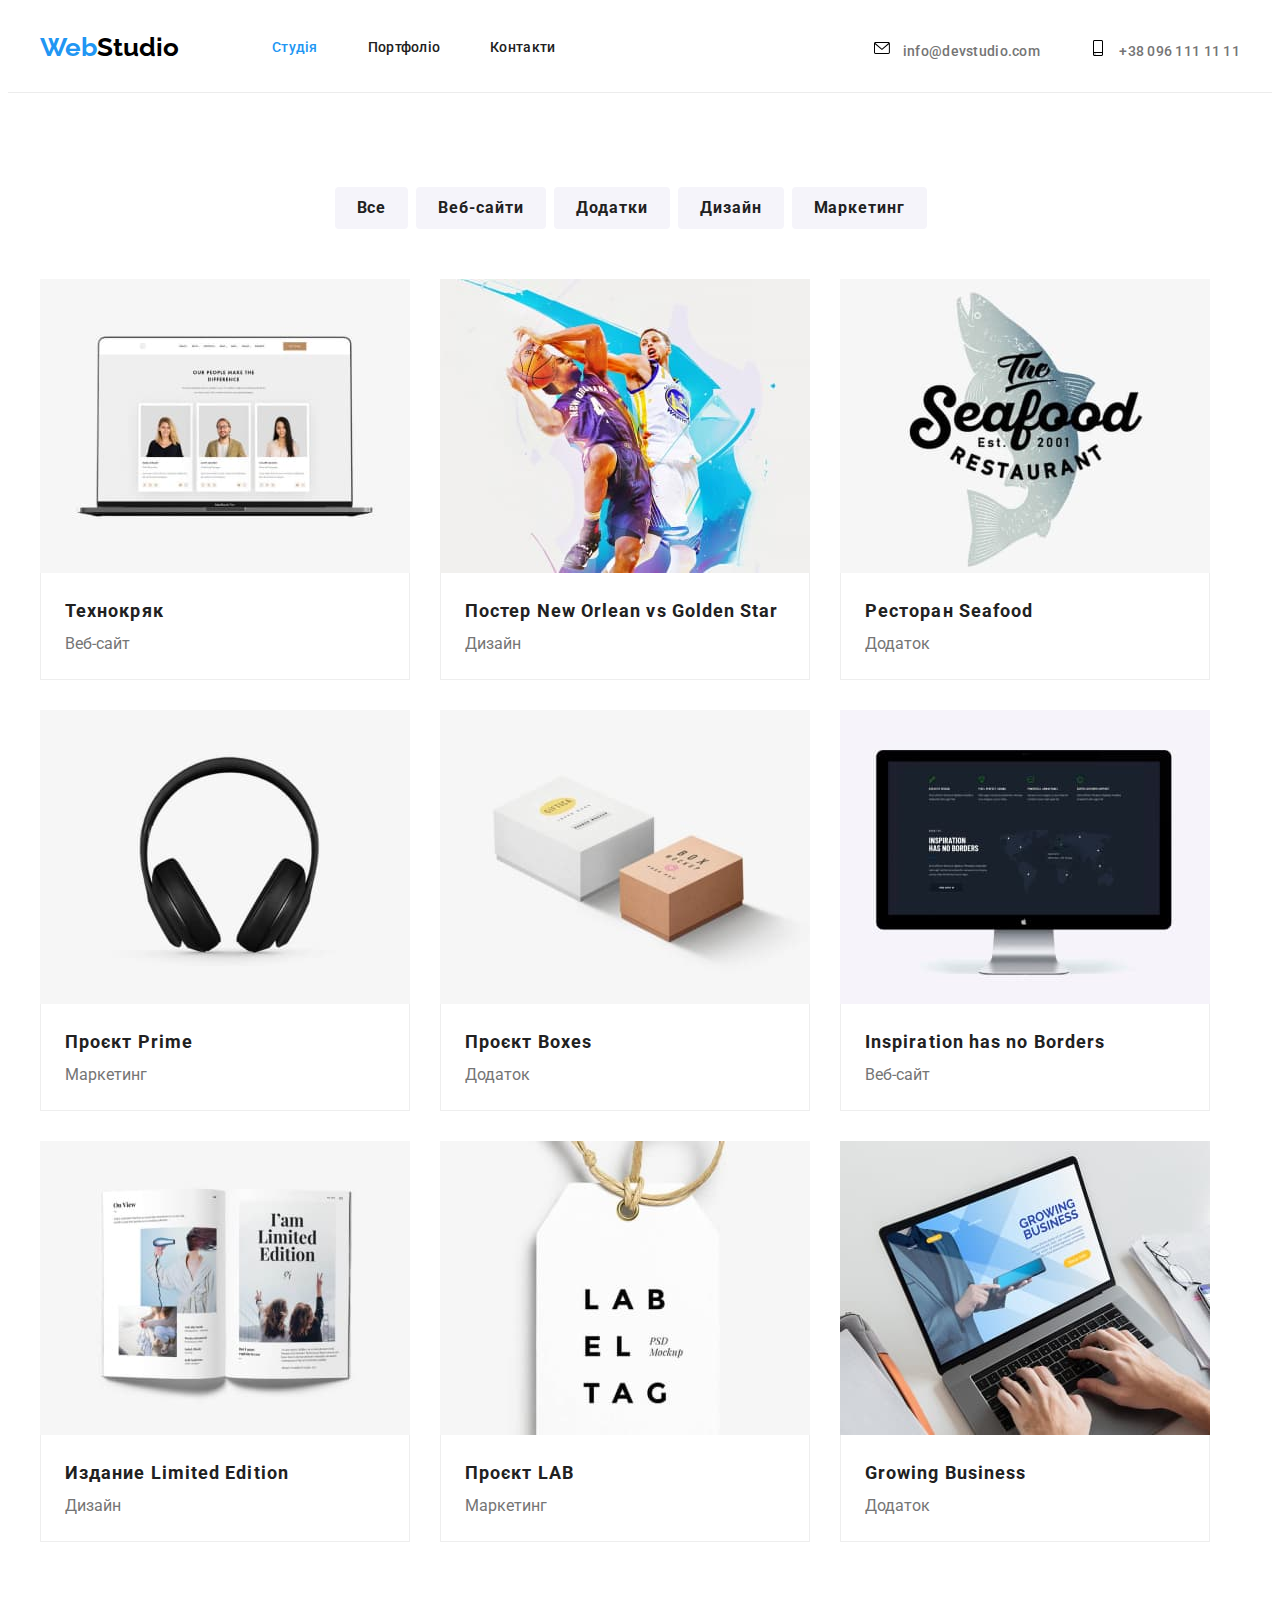
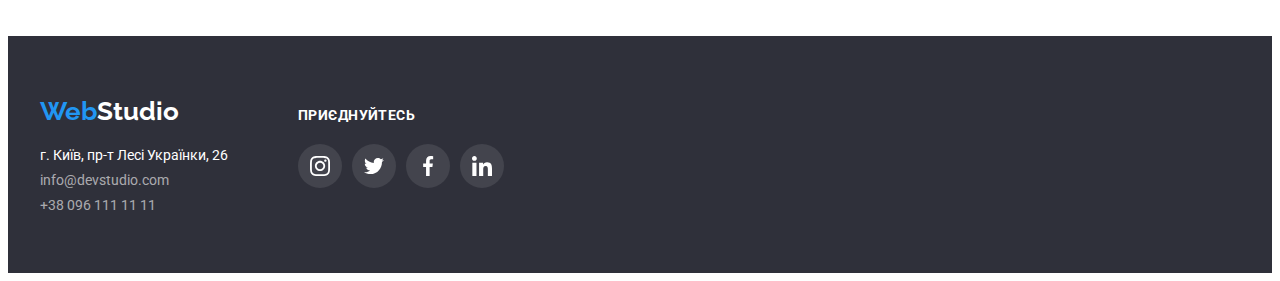
==== commit 850fe585: "Виправлення помилок" ====
--- a/portfolio.html
+++ b/portfolio.html
@@ -24,12 +24,12 @@
     <!-- Page header -->
     <header class="header">
       <div class="header-container">
-        <a class="link logo" href="./index.html" lang="en">Web<span class="header-logo-text">Studio</span></a>
+        <a class="header_logo link logo" href="./index.html" lang="en">Web<span class="header-logo-text">Studio</span></a>
         <!-- Main navigation -->
         <nav> <!-- нав-панель -->
           <ul class="nostyle header-nav-list">
-            <li class="header-nav-item"><a class="link header-contact-item-text" href="./index.html">Студія</a></li>
-            <li class="header-nav-item"><a class="link header-contact-item-text accent" href="./portfolio.html">Портфоліо</a></li>
+            <li class="header-nav-item"><a class="link header-contact-item-text accent" href="./index.html">Студія</a></li>
+            <li class="header-nav-item"><a class="link header-contact-item-text" href="./portfolio.html">Портфоліо</a></li>
             <li class="header-nav-item"><a class="link header-contact-item-text" href="">Контакти</a></li>
           </ul>
         </nav>
@@ -74,62 +74,76 @@
               </a>
             </li>
             <li class="gallery-item_place">
-              <img class="pict" src="./images/gallery/img2.jpg" alt="Опис" width="370" height="294" />
-              <div class="gallery-item-text">
-                <h2 class="gallery-item-header">
-                  Постер <span lang="en">New Orlean vs Golden Star</span>
-                </h2>
-                <p class="gallery-item-description">Дизайн</p>
-              </div>
-            </li>
-            <li class="gallery-item_place">
-              <img class="pict" src="./images/gallery/img3.jpg" alt="Опис" width="370" height="294" />
-              <div class="gallery-item-text">
-                <h2 class="gallery-item-header">Ресторан <span lang="en">Seafood</span></h2>
+              <a class="gallery-item link" href="" target="_blank" rel="norefferer noopener">
+                <img class="pict" src="./images/gallery/img2.jpg" alt="Опис" width="370" height="294" />
+                <div class="gallery-item-text">
+                  <h2 class="gallery-item-header">Постер <span lang="en">New Orlean vs Golden Star</span></h2>
+                  <p class="gallery-item-description">Дизайн</p>
+                </div>
+              </a>
+            </li>
+            <li class="gallery-item_place">
+              <a class="gallery-item link" href="" target="_blank" rel="norefferer noopener">
+                <img class="pict" src="./images/gallery/img3.jpg" alt="Опис" width="370" height="294" />
+                <div class="gallery-item-text">
+                  <h2 class="gallery-item-header">Ресторан <span lang="en">Seafood</span></h2>
+                  <p class="gallery-item-description">Додаток</p>
+                </div>
+              </a>
+            </li>          
+            <li class="gallery-item_place">
+              <a class="gallery-item link" href="" target="_blank" rel="norefferer noopener">
+                <img class="pict" src="./images/gallery/img4.jpg" alt="Опис" width="370" height="294" />
+                <div class="gallery-item-text">
+                  <h2 class="gallery-item-header">Проєкт <span lang="en">Prime</span></h2>
+                  <p class="gallery-item-description">Маркетинг</p>
+                </div>
+              </a>
+            </li>
+            <li class="gallery-item_place">
+              <a class="gallery-item link" href="" target="_blank" rel="norefferer noopener">
+                <img class="pict" src="./images/gallery/img5.jpg" alt="Опис" width="370" height="294" />
+                <div class="gallery-item-text">
+                  <h2 class="gallery-item-header">Проєкт <span lang="en">Boxes</span></h2>
                 <p class="gallery-item-description">Додаток</p>
               </div>
-            </li>          
-            <li class="gallery-item_place">
-              <img class="pict" src="./images/gallery/img4.jpg" alt="Опис" width="370" height="294" />
-              <div class="gallery-item-text">
-                <h2 class="gallery-item-header">Проєкт <span lang="en">Prime</span></h2>
-                <p class="gallery-item-description">Маркетинг</p>
-              </div>
-            </li>
-            <li class="gallery-item_place">
-              <img class="pict" src="./images/gallery/img5.jpg" alt="Опис" width="370" height="294" />
-              <div class="gallery-item-text">
-                <h2 class="gallery-item-header">Проєкт <span lang="en">Boxes</span></h2>
-                <p class="gallery-item-description">Додаток</p>
-              </div>
-            </li>
-            <li class="gallery-item_place">
-              <img class="pict" src="./images/gallery/img6.jpg" alt="Опис" width="370" height="294" />
-              <div class="gallery-item-text">
-                <h2 class="gallery-item-header" lang="en">Inspiration has no Borders</h2>
-                <p class="gallery-item-description">Веб-сайт</p>
-              </div>
-            </li>
-            <li class="gallery-item_place">
-              <img class="pict" src="./images/gallery/img7.jpg" alt="Опис" width="370" height="294" />
-              <div class="gallery-item-text">
-                <h2 class="gallery-item-header">Издание <span lang="en">Limited Edition</span></h2>
-                <p class="gallery-item-description">Дизайн</p>
-              </div>
-            </li>
-            <li class="gallery-item_place">
-              <img class="pict" src="./images/gallery/img8.jpg" alt="Опис" width="370" height="294" />
-              <div class="gallery-item-text">
-                <h2 class="gallery-item-header">Проєкт <span lang="en">LAB</span></h2>
-                <p class="gallery-item-description">Маркетинг</p>
-              </div>
-            </li>
-            <li class="gallery-item_place">
-              <img class="pict" src="./images/gallery/img9.jpg" alt="Опис" width="370" height="294" />
-              <div class="gallery-item-text">
-                <h2 class="gallery-item-header" lang="en">Growing Business</h2>
-                <p class="gallery-item-description">Додаток</p>
-              </div>
+            </a>
+            </li>
+            <li class="gallery-item_place">
+              <a class="gallery-item link" href="" target="_blank" rel="norefferer noopener">
+                <img class="pict" src="./images/gallery/img6.jpg" alt="Опис" width="370" height="294" />
+                <div class="gallery-item-text">
+                  <h2 class="gallery-item-header" lang="en">Inspiration has no Borders</h2>
+                  <p class="gallery-item-description">Веб-сайт</p>
+                </div>
+              </a>
+            </li>
+            <li class="gallery-item_place">
+              <a class="gallery-item link" href="" target="_blank" rel="norefferer noopener">
+                <img class="pict" src="./images/gallery/img7.jpg" alt="Опис" width="370" height="294" />
+                <div class="gallery-item-text">
+                  <h2 class="gallery-item-header">Издание <span lang="en">Limited Edition</span></h2>
+                  <p class="gallery-item-description">Дизайн</p>
+                </div>
+              </a>
+            </li>
+            <li class="gallery-item_place">
+              <a class="gallery-item link" href="" target="_blank" rel="norefferer noopener">
+                <img class="pict" src="./images/gallery/img8.jpg" alt="Опис" width="370" height="294" />
+                <div class="gallery-item-text">
+                  <h2 class="gallery-item-header">Проєкт <span lang="en">LAB</span></h2>
+                  <p class="gallery-item-description">Маркетинг</p>
+                </div>
+              </a>
+            </li>
+            <li class="gallery-item_place">
+              <a class="gallery-item link" href="" target="_blank" rel="norefferer noopener">
+                <img class="pict" src="./images/gallery/img9.jpg" alt="Опис" width="370" height="294" />
+                <div class="gallery-item-text">
+                  <h2 class="gallery-item-header" lang="en">Growing Business</h2>
+                  <p class="gallery-item-description">Додаток</p>
+                </div>
+              </a>
             </li>
           </ul>
         </div>
@@ -139,7 +153,7 @@
       <div class="container">
         <div class="footer-address">
           <a class="link logo" href="./index.html" lang="en">Web<span class="footer-logo-text">Studio</span></a>
-          <address class="nostyle">
+          <address class="address_block nostyle">
             <ul class="footer-contacts-list nostyle">
               <li class="footer-text">г. Київ, пр-т Лесі Українки, 26</li>
               <li class="footer-contact"><a class="link" lang="en" href="mailto:info@devstudio.com">info@devstudio.com</a></li>
@@ -148,35 +162,35 @@
           </address>
         </div>
         <div class="footer-sociallink-block">
-          <h2 class="footer-sociallink-block-header">Приєднуйтесь</h2>
+          <strong class="footer-sociallink-block-header">Приєднуйтесь</strong>
           <ul class="footer-sociallink-list nostyle">
             <li class="footer-iconplace">
               <a class="link footer-sociallink" href="" target="_blank" rel="noreferrer noopener">
-            <svg class="icons footer-icons">
-              <use href="./images/icons/footer-icons-sprite.svg#icon-insta"></use>
-            </svg>
-          </a>
-            </li>
-            <li class="footer-iconplace">
-              <a class="link footer-sociallink" href="" target="_blank" rel="noreferrer noopener">
-            <svg class="icons footer-icons">
-              <use href="./images/icons/footer-icons-sprite.svg#icon-twit"></use>
-            </svg>
-          </a>
-            </li>
-            <li class="footer-iconplace">
-              <a class="link footer-sociallink" href="" target="_blank" rel="noreferrer noopener">
-            <svg class="icons footer-icons">
-              <use href="./images/icons/footer-icons-sprite.svg#icon-fb"></use>
-            </svg>
-          </a>
-            </li>
-            <li class="footer-iconplace">
-              <a class="link footer-sociallink" href="" target="_blank" rel="noreferrer noopener">
-            <svg class="icons footer-icons">
-              <use href="./images/icons/footer-icons-sprite.svg#icon-linkedin"></use>
-            </svg>
-          </a>
+                <svg class="icons footer-icons">
+                  <use href="./images/icons/footer-icons-sprite.svg#icon-insta"></use>
+                </svg>
+              </a>
+            </li>
+            <li class="footer-iconplace">
+              <a class="link footer-sociallink" href="" target="_blank" rel="noreferrer noopener">
+                <svg class="icons footer-icons">
+                  <use href="./images/icons/footer-icons-sprite.svg#icon-twit"></use>
+                </svg>
+              </a>
+            </li>
+            <li class="footer-iconplace">
+              <a class="link footer-sociallink" href="" target="_blank" rel="noreferrer noopener">
+                <svg class="icons footer-icons">
+                  <use href="./images/icons/footer-icons-sprite.svg#icon-fb"></use>
+                </svg>
+              </a>
+            </li>
+            <li class="footer-iconplace">
+              <a class="link footer-sociallink" href="" target="_blank" rel="noreferrer noopener">
+                <svg class="icons footer-icons">
+                  <use href="./images/icons/footer-icons-sprite.svg#icon-linkedin"></use>
+                </svg>
+              </a>
             </li>
           </ul>
         </div>
--- a/css/styles.css
+++ b/css/styles.css
@@ -16,6 +16,7 @@
   --MainBackgroundColor: #2f303a;
   --SecondBackgroundColor: #ffffff;
   --ContactColor: #757575;
+  --NavTextColor: #212121;
   --TeamBackgroundColor: #f5f4fa;
   --footer-logo-TextColor: #ffffff;
   --button-BackgroundColor: #2196f3;
@@ -33,6 +34,9 @@
   background-color: var(--SecondBackgroundColor);
 }
 /*#region Global */
+*:focus {
+  outline: transparent;
+}
 h1, h2, h3, h4, h5, h6, li, p {
   margin: 0;
 }
@@ -147,6 +151,14 @@
 }
 /*#endregion Global*/
 
+/*#region Specific */
+.header .link:focus,
+.footer .link:focus {
+  text-decoration: underline;
+}
+/*#endregion Specific */
+
+
 /*#region index*/
 
 /*#region header section*/
@@ -160,27 +172,30 @@
   margin-right: auto;
   padding-left: 15px;
   padding-right: 15px;
-  align-items: center;
+  /*align-items: center;*/
 }
 .header-contacts-icon {
   width: 16px;
-  height: 12px;
+  height: 16px;
   margin-right: 10px;
+  /*fill: red;*/
 }
 .header-nav-list, .header-contacts {
   display: flex;
-  padding-top: 32px;
-  padding-bottom: 32px;
-  color: var(--ContactColor);
 }
 .header-nav-item-text,
 .header-contact-item-text {
+  display: inline-block;
   padding-top: 32px;
   padding-bottom: 32px;
   font-weight: 500;
   line-height: 1.14;
   letter-spacing: 0.02em;
 }
+.header_logo {
+  padding-top: 24px;
+  padding-bottom: 25px;
+}
 .header-logo-text {
   color: var(--header-logo-TextColor);
 }
@@ -189,6 +204,7 @@
 }
 .header-nav-item {
   margin-right: 50px;
+  color: var(--NavTextColor);
 }
 .header-nav-item:last-child {
   margin-right: 0;
@@ -198,6 +214,7 @@
 }
 .header-contact-item {
   margin-right: 50px;
+  color: var(--ContactColor);
 }
 .header-contact-item:last-child {
   margin-right: 0;
@@ -356,6 +373,7 @@
   text-align: center;
 }
 .team-list-item-descriptor {
+  margin-bottom: 16px;
   padding: 0;
   font-weight: 400;
   font-size: 16px;
@@ -365,7 +383,6 @@
 }
 .team-list-item-iconlist {
   display: flex;
-  margin-top: 16px;
   justify-items: center;
   align-items: center;
 }
@@ -403,6 +420,7 @@
   align-items: center;
   width: 170px;
   height: 92px;
+  outline: transparent;
   border: 1px solid var(--clients-logoColor);
   border-radius: 4px;
 }
@@ -424,6 +442,7 @@
 /*#region footer */
 .footer .container {
   display: flex;
+  align-items: baseline;
 }
 .footer {
   padding: 60px 0px;
@@ -440,7 +459,7 @@
 .footer-text {
   color: var(--FirstMainColor);
 }
-.footer-contacts-list {
+.address_block {
   margin-top: 20px;
 }
 .footer-contact {
@@ -448,9 +467,9 @@
   color: rgba(255, 255, 255, 0.6);
 }
 .footer-sociallink-block {
-  padding-top: 12px;
 }
 .footer-sociallink-block-header {
+  display: inline-block;
   margin-bottom: 20px;
   font-weight: 700;
   font-size: 14px;
@@ -531,7 +550,11 @@
 .gallery-item_place:nth-child(-n+3) {
   margin-top: 0;
 }
-.gallery-item_place:hover {
+.gallery-item {
+  display: block;
+}
+.gallery-item:hover,
+.gallery-item:focus {
   box-shadow: 0px 1px 1px rgba(0, 0, 0, 0.12), 0px 4px 4px rgba(0, 0, 0, 0.06), 1px 4px 6px rgba(0, 0, 0, 0.16);
 }
 .gallery-item-text {
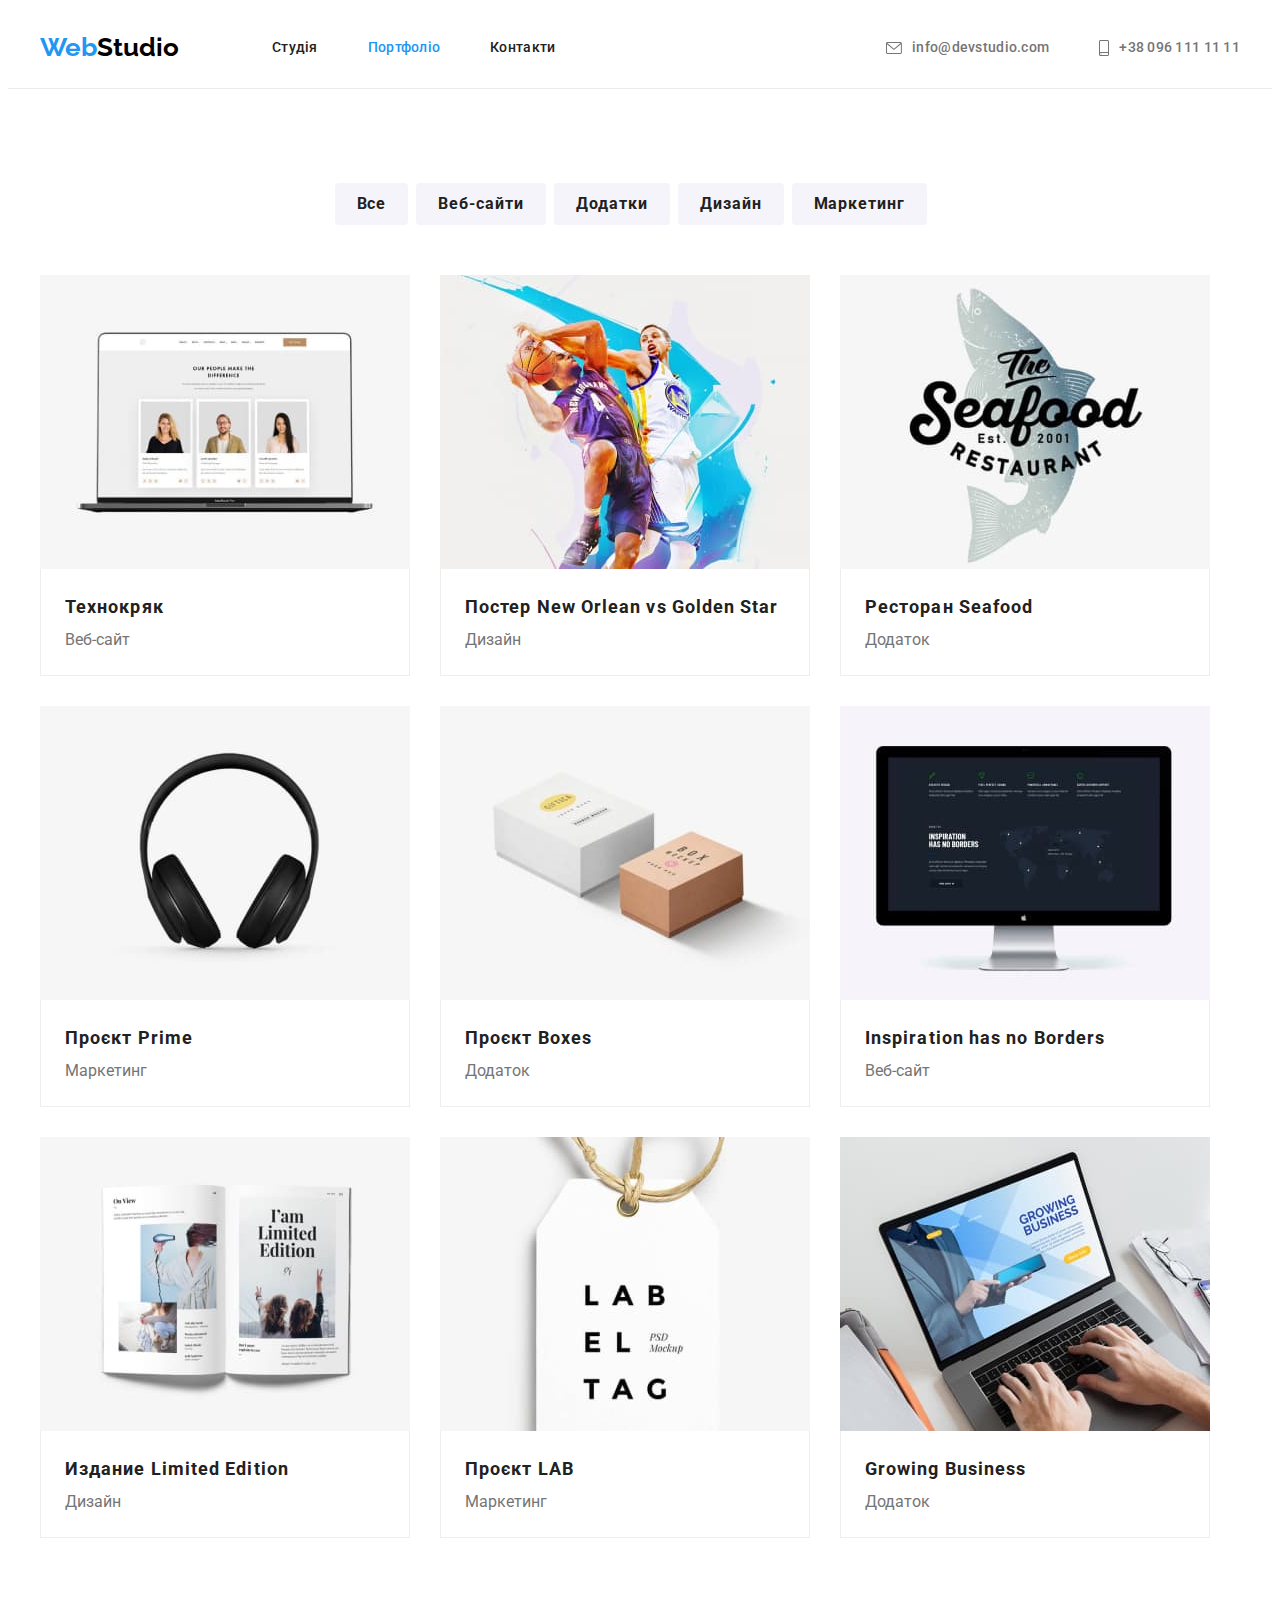
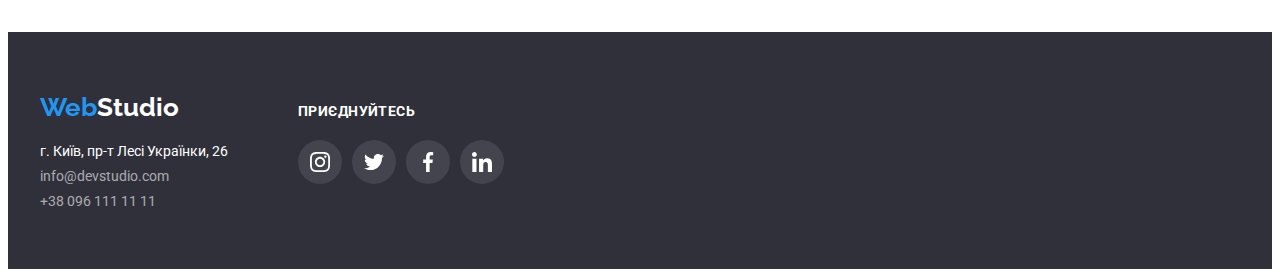
==== commit d48de920: "Update portfolio.html" ====
--- a/portfolio.html
+++ b/portfolio.html
@@ -28,15 +28,15 @@
         <!-- Main navigation -->
         <nav> <!-- нав-панель -->
           <ul class="nostyle header-nav-list">
-            <li class="header-nav-item"><a class="link header-contact-item-text accent" href="./index.html">Студія</a></li>
-            <li class="header-nav-item"><a class="link header-contact-item-text" href="./portfolio.html">Портфоліо</a></li>
+            <li class="header-nav-item"><a class="link header-contact-item-text" href="./index.html">Студія</a></li>
+            <li class="header-nav-item"><a class="link header-contact-item-text accent" href="./portfolio.html">Портфоліо</a></li>
             <li class="header-nav-item"><a class="link header-contact-item-text" href="">Контакти</a></li>
           </ul>
         </nav>
         <ul class="header-contacts nostyle"> <!-- Посилання на контакти -->
           <li class="header-contact-item">
             <a class="link header-contact-item-text" href="mailto:info@devstudio.com" lang="en">
-              <svg class="header-contacts-icon">
+              <svg class="header-contacts-icon" width="16" height="12">
                 <use href="./images/icons/header-icons-sprite.svg#icon-envelope"></use>
               </svg>
               info@devstudio.com
@@ -44,7 +44,7 @@
           </li>
           <li class="header-contact-item">
             <a class="link header-contact-item-text" href="tel:+380961111111">
-              <svg class="header-contacts-icon">
+              <svg class="header-contacts-icon" width="10" height="16">
                 <use href="./images/icons/header-icons-sprite.svg#icon-smartphone"></use>
               </svg>
               +38 096 111 11 11</a>
--- a/css/styles.css
+++ b/css/styles.css
@@ -175,22 +175,21 @@
   /*align-items: center;*/
 }
 .header-contacts-icon {
-  width: 16px;
-  height: 16px;
   margin-right: 10px;
-  /*fill: red;*/
+  fill: var(--ContactColor);
 }
 .header-nav-list, .header-contacts {
   display: flex;
 }
 .header-nav-item-text,
 .header-contact-item-text {
-  display: inline-block;
+  display: inline-flex;
   padding-top: 32px;
   padding-bottom: 32px;
   font-weight: 500;
   line-height: 1.14;
   letter-spacing: 0.02em;
+  align-items: center;
 }
 .header_logo {
   padding-top: 24px;
